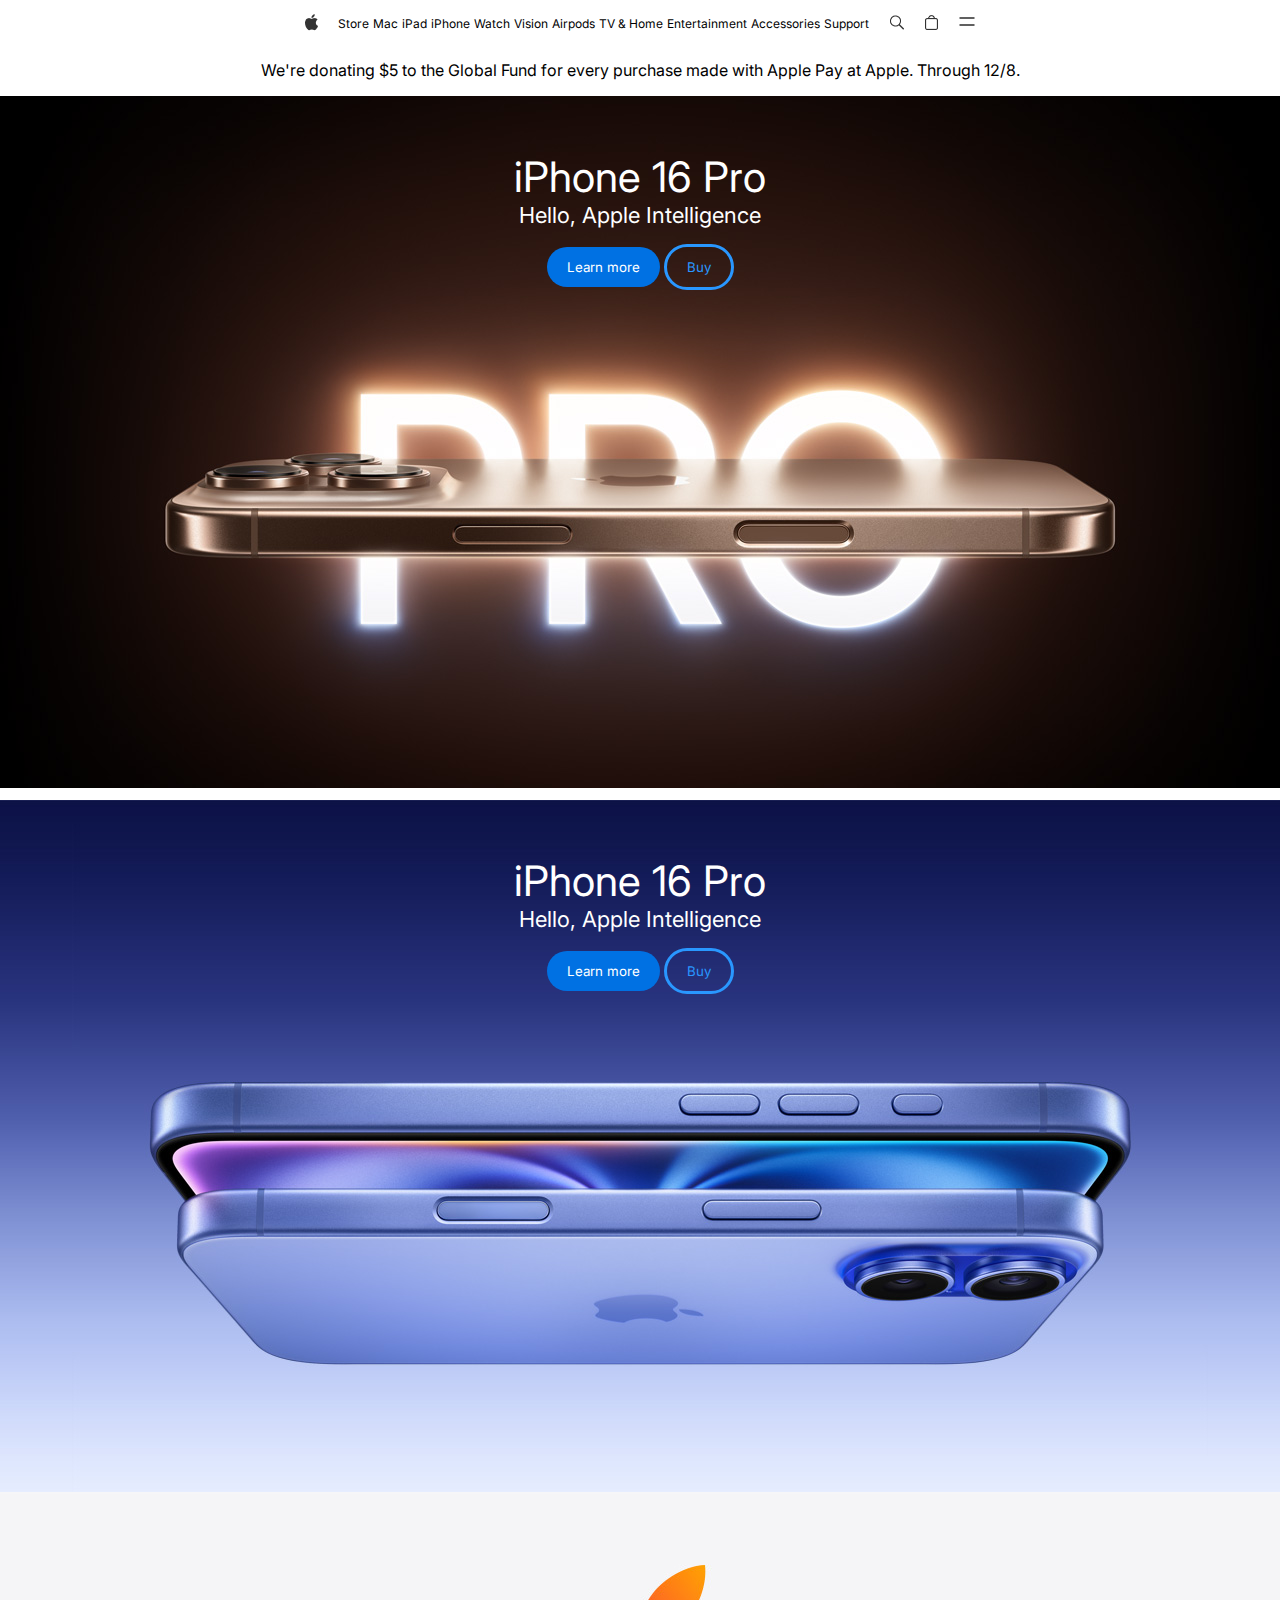
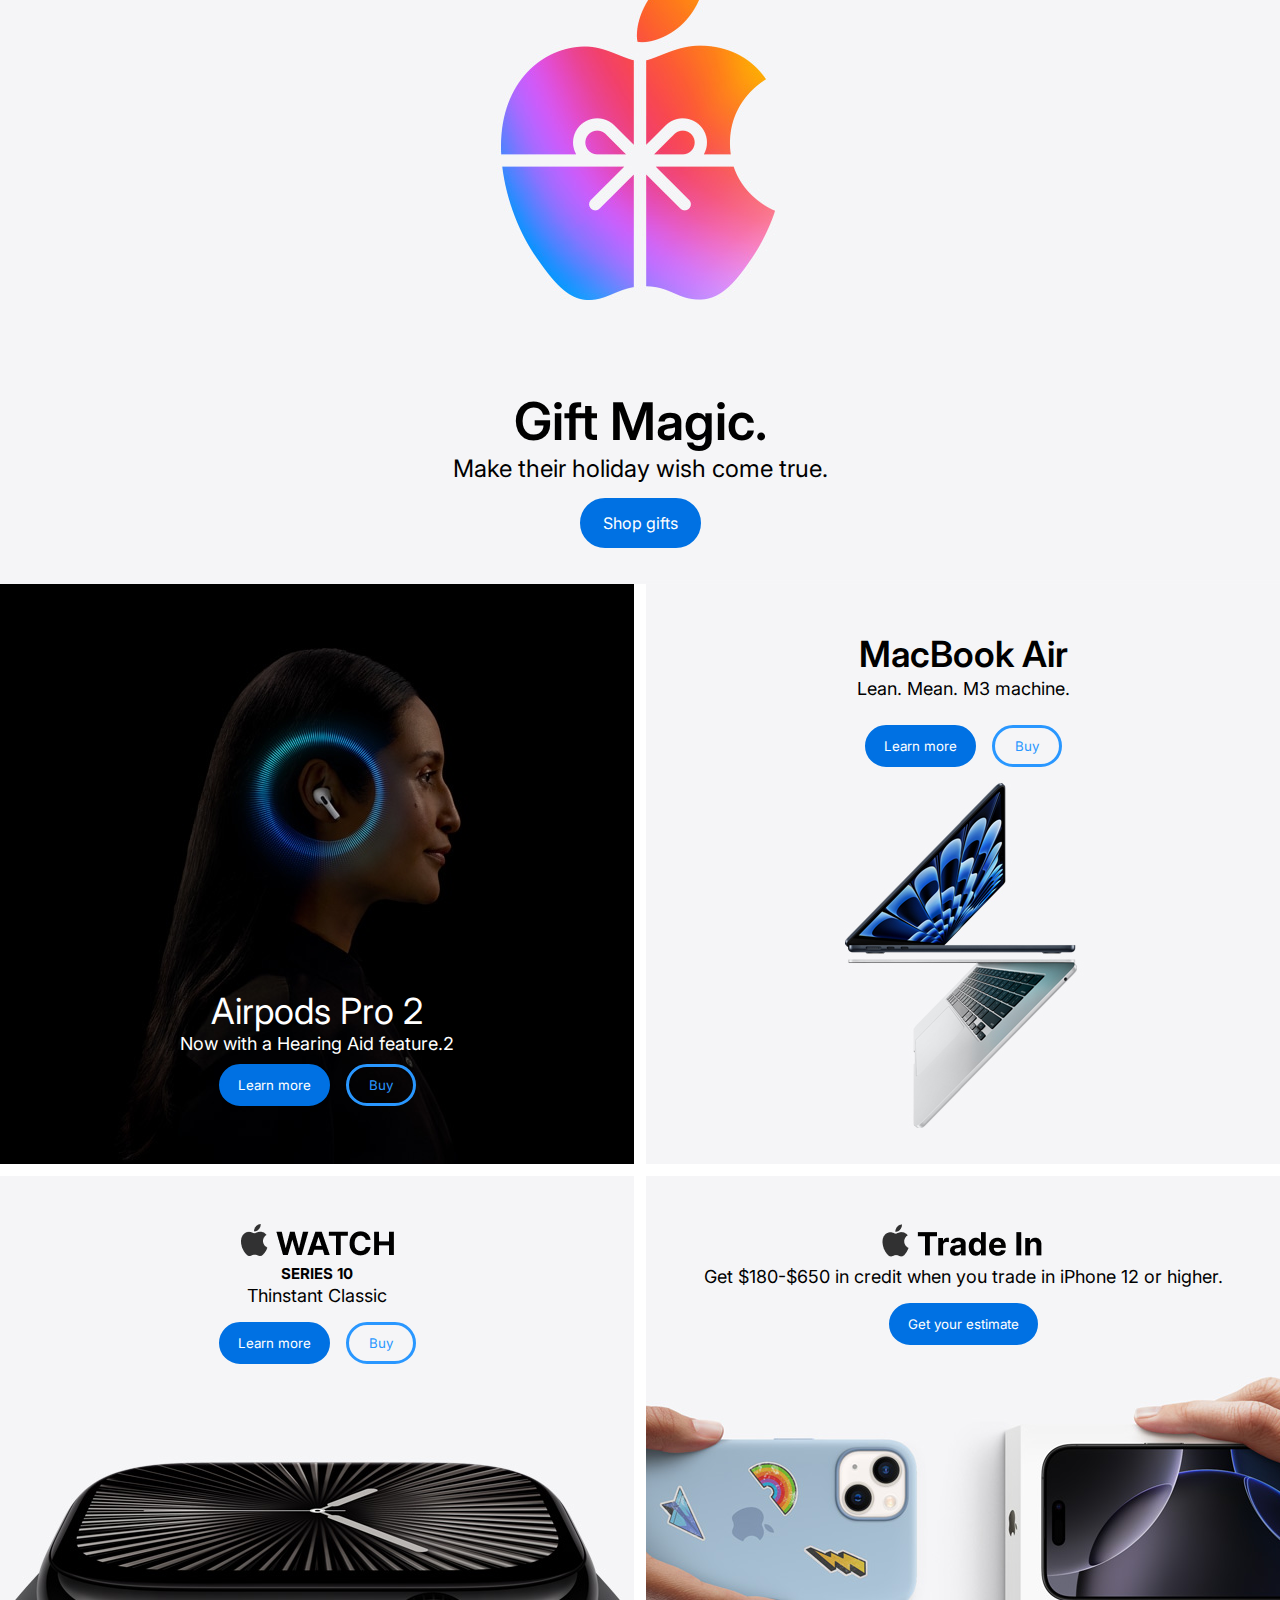
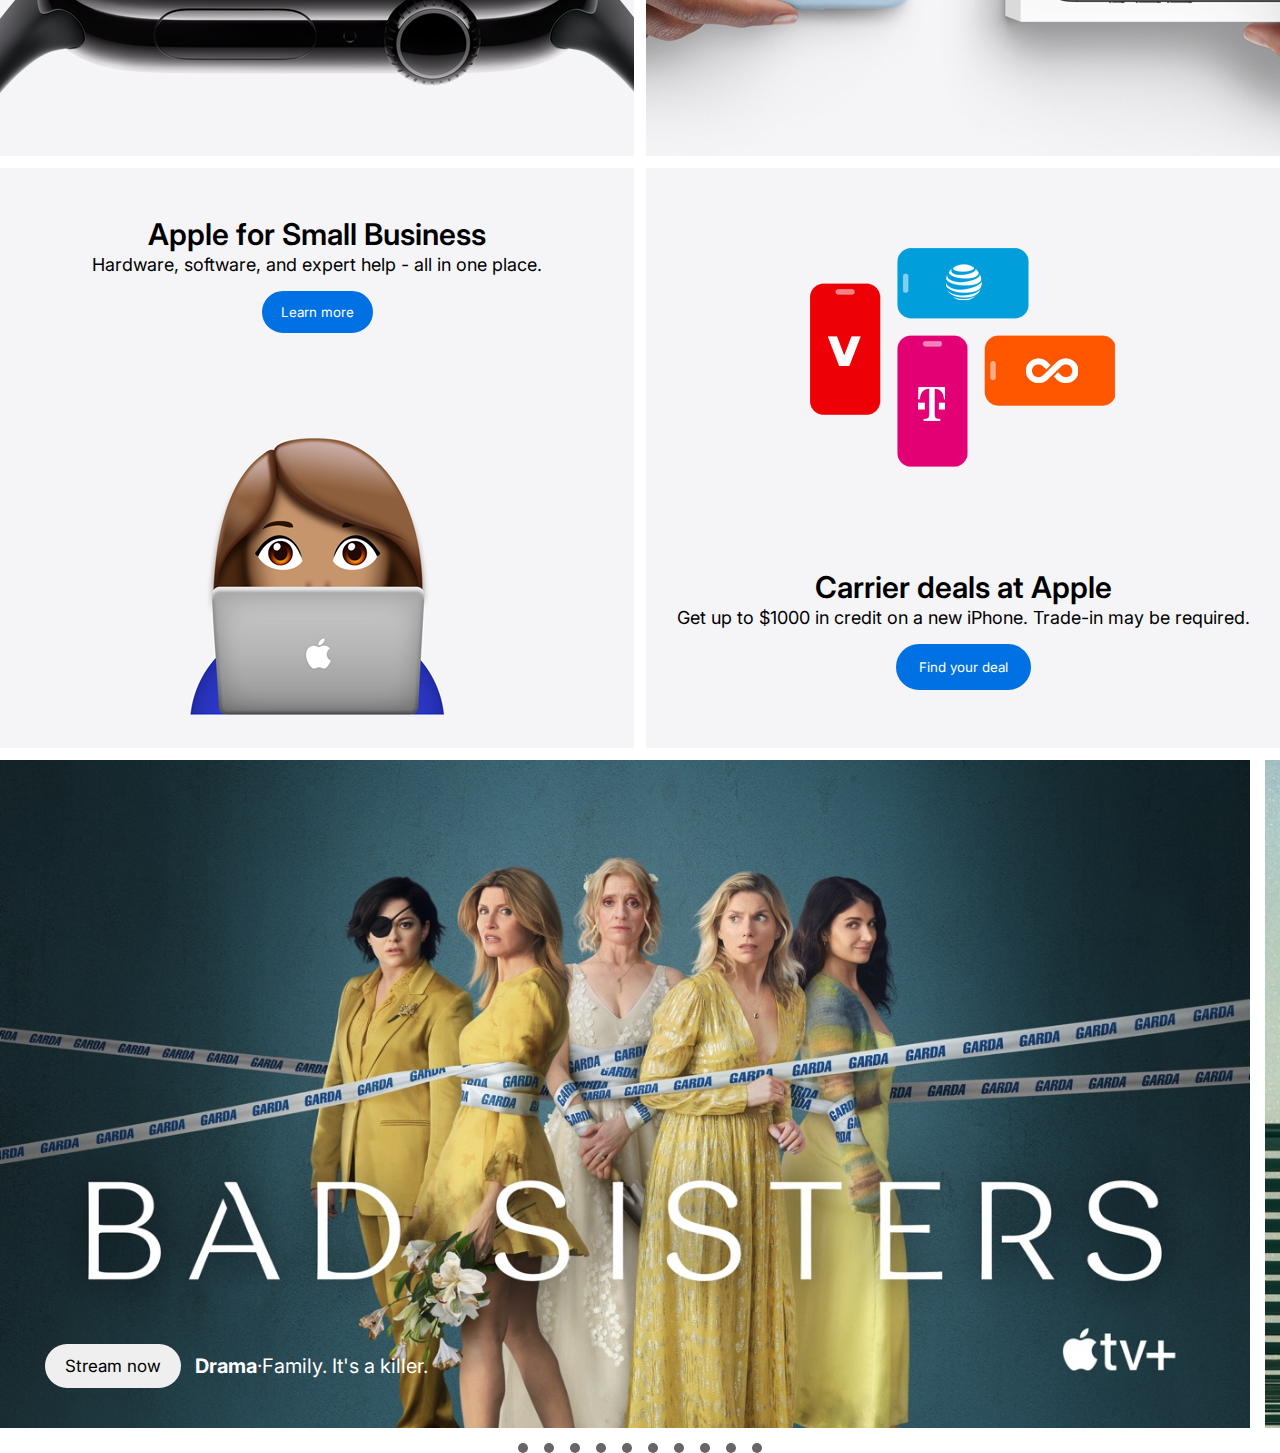
==== index.html @ 36be8ab8 "talent ruu hiih" ====
<!DOCTYPE html>
<html lang="en">
  <head>
    <meta charset="UTF-8" />
    <meta name="viewport" content="width=device-width, initial-scale=1.0" />
    <title>Apple Like Website</title>
    <link rel="stylesheet" href="./style.css" />
  </head>
  <body>
    <header class="header">
      <img class="apple-logo" src="./image/Vector.png" alt="" />
      <nav class="navigation">
        <a href="./store.html">Store</a>
        <a href="">Mac</a>
        <a href="">iPad</a>
        <a href="">iPhone</a>
        <a href="">Watch</a>
        <a href="">Vision</a>
        <a href="">Airpods</a>
        <a href="">TV & Home</a>
        <a href="">Entertainment</a>
        <a href="">Accessories</a>
        <a href="">Support</a>
      </nav>
      <img class="search-button" src="./image/Search.png" alt="search" />
      <img class="shopping-button" src="./image/Shopping.png" alt="shopping" />
      <img class="menu-button" src="./image/menu.png" alt="menu" />
    </header>

    <section class="info">
      We're donating $5 to the Global Fund for every purchase made with Apple
      Pay at Apple. Through 12/8.
    </section>

    <section class="iphone-pro">
      <div class="iphone-pro__text1">iPhone 16 Pro</div>
      <div class="iphone-pro__text2">Hello, Apple Intelligence</div>
      <div class="iphone-pro__buttons">
        <button class="button-blue">Learn more</button>
        <button class="button-black">Buy</button>
      </div>
    </section>

    <section class="iphone-16">
      <div class="iphone-16__text1">iPhone 16 Pro</div>
      <div class="iphone-16__text2">Hello, Apple Intelligence</div>
      <div class="iphone-16__buttons">
        <button class="button-blue">Learn more</button>
        <button class="button-black">Buy</button>
      </div>
    </section>

    <section class="gift-magic">
      <div class="gift-magic__text1">Gift Magic.</div>
      <div class="gift-magic__text2">Make their holiday wish come true.</div>
      <div class="gift-button">
        <button class="button-blue">Shop gifts</button>
      </div>
    </section>

    <section class="product-container">
      <div class="airpods-2">
        <div class="airpods-2__text1">Airpods Pro 2</div>
        <div class="airpods-2__text2">Now with a Hearing Aid feature.2</div>
        <div class="airpods-2__buttons">
          <button class="button__blue">Learn more</button>
          <button class="button__transparent">Buy</button>
        </div>
      </div>

      <div class="macbook-air">
        <div class="macbook-air__text1">MacBook Air</div>
        <div class="macbook-air__text2">Lean. Mean. M3 machine.</div>
        <div class="macbook-air__buttons">
          <button class="button__blue">Learn more</button>
          <button class="button__transparent">Buy</button>
        </div>
      </div>

      <div class="apple-watch">
        <div class="apple-logo-watch">
          <img src="./image/apple=logo-watch.png" alt="" />
        </div>
        <div class="apple-watch__text1">SERIES 10</div>
        <div class="apple-watch__text2">Thinstant Classic</div>
        <div class="apple-watch__buttons">
          <button class="button__blue">Learn more</button>
          <button class="button__transparent">Buy</button>
        </div>
      </div>

      <div class="trade">
        <div class="trade-image">
          <img src="./image/trade-logo.png" alt="" />
        </div>
        <div class="trade__text">
          Get $180-$650 in credit when you trade in iPhone 12 or higher.
        </div>
        <div class="trade__button">
          <button>Get your estimate</button>
        </div>
      </div>

      <div class="small-business">
        <div class="small-business__text1">Apple for Small Business</div>
        <div class="small-business__text2">
          Hardware, software, and expert help - all in one place.
        </div>
        <div class="small-business__button">
          <button class="button__blue">Learn more</button>
        </div>
      </div>

      <div class="deals">
        <div class="deals__title">Carrier deals at Apple</div>
        <div class="deals__text">
          Get up to $1000 in credit on a new iPhone. Trade-in may be required.
        </div>
        <div class="deals__button">
          <button>Find your deal</button>
        </div>
      </div>
    </section>

    <section class="apple-tvshows">
      <div id="id-1" class="show-1">
        <div class="show-1__contents">
          <button>Stream now</button>
          <span class="show-1__span1">Drama</span>
          <span class="show-1__span2">·</span>
          <span class="show-1__span3">Family. It's a killer.</span>
        </div>
      </div>

      <div id="id-2" class="show-2">
        <div class="show-2__contents">
          <button>Stream now</button>
          <span class="show-2__span1">Comedy</span>
          <span class="show-2__span2">·</span>
          <span class="show-2__span3">Getting it together. Together.</span>
        </div>
      </div>

      <div id="id-3" class="show-3">
        <div class="show-3__contents">
          <button>Stream now</button>
          <span class="show-3__span1">Thriller</span>
          <span class="show-3__span2">·</span>
          <span class="show-3__span3">New season.</span>
        </div>
      </div>

      <div id="id-4" class="show-4">
        <div class="show-4__contents">
          <button>Stream now</button>
          <span class="show-4__span1">Comedy</span>
          <span class="show-4__span2">·</span>
          <span class="show-4__span3">New season.</span>
        </div>
      </div>

      <div id="id-5" class="show-5">
        <div class="show-5__contents">
          <button>Stream now</button>
          <span class="show-5__span1">Sci-Fi</span>
          <span class="show-5__span2">·</span>
          <span class="show-5__span3">New season.</span>
        </div>
      </div>

      <div id="id-6" class="show-6">
        <div class="show-6__contents">
          <button>Stream now</button>
          <span class="show-6__span1">Comedy</span>
          <span class="show-6__span2">·</span>
          <span class="show-6__span3">Kindness makes a comeback.</span>
        </div>
      </div>

      <div id="id-7" class="show-7">
        <div class="show-7__contents">
          <button>Stream now</button>
          <span class="show-7__span1">Comedy</span>
          <span class="show-7__span2">·</span>
          <span class="show-7__span3"
            >Will they make history.... or fake it?</span
          >
        </div>
      </div>

      <div id="id-8" class="show-8">
        <div class="show-8__contents">
          <button>Stream now</button>
          <span class="show-8__span1">Thriller</span>
          <span class="show-8__span2">·</span>
          <span class="show-8__span3">Emmy® Award winner.</span>
        </div>
      </div>

      <div id="id-9" class="show-9">
        <div class="show-9__contents">
          <button>Stream now</button>
          <span class="show-9__span1">Action</span>
          <span class="show-9__span2">·</span>
          <span class="show-9__span3"
            >George Clooney and Brad Pitt are rival fixers stuck on the same job
            for one wild night.</span
          >
        </div>
      </div>

      <div id="id-10" class="show-10">
        <div class="show-10__contents">
          <button>Stream now</button>
          <span class="show-10__span1">Thriller</span>
          <span class="show-10__span2">·</span>
          <span class="show-10__span3"
            >Leo Woodall stars as a brilliant student unraveling a high-stakes
            conspiracy.</span
          >
        </div>
      </div>
    </section>

    <section class="buttons">
      <a href="#id-1"></a>
      <a href="#id-2"></a>
      <a href="#id-3"></a>
      <a href="#id-4"></a>
      <a href="#id-5"></a>
      <a href="#id-6"></a>
      <a href="#id-7"></a>
      <a href="#id-8"></a>
      <a href="#id-9"></a>
      <a href="#id-10"></a>
    </section>
  </body>
</html>
---- style.css ----
@import url("https://fonts.googleapis.com/css2?family=Inter:ital,opsz,wght@0,14..32,100..900;1,14..32,100..900&display=swap");
* {
  padding: 0;
  margin: 0;
  box-sizing: border-box;
  font-family: Inter, serif;
}
.header {
  display: flex;
  justify-content: center;
  align-items: center;
  gap: 20px;
  height: 44px;
  width: 100vw;
}
.navigation a {
  text-decoration: none;
  color: black;
  font-size: 12px;
  font-weight: 400;
}
.info {
  text-align: center;
  padding-top: 16px;
  padding-bottom: 16px;
}
.iphone-pro {
  background-image: url(./image/Iphone-pro-desktop.png);
  width: 100vw;
  height: 692px;
  background-position: center;
  background-size: cover;
  background-repeat: no-repeat;
  display: flex;
  flex-direction: column;
  color: white;
  align-items: center;
  padding-block: 55px 36px;
}
.iphone-pro__text1 {
  font-size: 42px;
}
.iphone-pro__text2 {
  font-size: 22px;
}
.iphone-pro__buttons {
  padding-top: 16px;
}
.iphone-pro .button-blue {
  padding: 12px 20px;
  border-radius: 90px;
  background-color: #0071e3;
  border: #0071e3;
  color: white;
  cursor: pointer;
}
.iphone-pro .button-black {
  padding: 12px 20px;
  border-radius: 90px;
  background-color: transparent;
  color: #2997ff;
  border: solid #2997ff;
  cursor: pointer;
}
.iphone-16 {
  background-image: url(./image/Iphone-16.png);
  width: 100vw;
  height: 692px;
  background-position: center;
  background-size: cover;
  background-repeat: no-repeat;
  color: white;
  display: flex;
  flex-direction: column;
  align-items: center;
  padding-block: 55px 36px;
  margin-top: 12px;
}
.iphone-16__text1 {
  font-size: 42px;
}
.iphone-16__text2 {
  font-size: 22px;
}
.iphone-16__buttons {
  padding-top: 16px;
}
.iphone-16 .button-blue {
  padding: 12px 20px;
  border-radius: 90px;
  background-color: #0071e3;
  border: #0071e3;
  color: white;
  cursor: pointer;
}
.iphone-16 .button-black {
  padding: 12px 20px;
  border-radius: 90px;
  background-color: transparent;
  color: #2997ff;
  border: solid #2997ff;
  cursor: pointer;
}
.gift-magic {
  width: 100vw;
  height: 692px;
  background-image: url(./image/Apple-sliced-logo.png);
  background-position: center;
  background-size: cover;
  background-repeat: no-repeat;
  justify-content: flex-end;
  display: flex;
  flex-direction: column;
  align-items: center;
  text-align: center;
  padding-block: 55px 36px;
  line-height: 0.8;
}
.gift-magic__text1 {
  display: block;
  font-size: 52px;
  color: black;
  font-weight: 600;
}
.gift-magic__text2 {
  display: block;
  font-size: 24px;
  color: black;
  font-weight: 400;
  margin-block: 16px 20px;
}
.gift-button {
  display: flex;
  column-gap: 16px;
}
.gift-button .button-blue {
  padding: 12px 20px;
  color: white;
  font-size: 16px;
  background-color: #0071e3;
  border-radius: 90px;
  border: #0071e3 solid;
}
.product-container {
  display: grid;
  grid-template-columns: repeat(2, 1fr);
  grid-auto-rows: 580px;
  margin-bottom: 12px;
  gap: 12px;
}

.airpods-2 {
  background-image: url(./image/Airpods-2-desktop.png);
  background-position: center;
  background-size: cover;
  background-repeat: no-repeat;
  display: flex;
  flex-direction: column;
  align-items: center;
  text-align: center;
  justify-content: flex-end;
  padding-block: 48px 58px;
}
.airpods-2__text1 {
  color: white;
  font-size: 36px;
}
.airpods-2__text2 {
  color: white;
  font-size: 18px;
}
.airpods-2__buttons {
  padding-top: 10px;
  display: flex;
  gap: 16px;
}
.airpods-2__buttons .button__blue {
  border: solid #0071e3;
  background-color: #0071e3;
  border-radius: 90px;
  color: white;
  padding: 10px 16px;
}
.airpods-2__buttons .button__transparent {
  border: solid #2997ff;
  background-color: transparent;
  padding: 10px 20px;
  color: #2997ff;
  border-radius: 90px;
}

.macbook-air {
  background-image: url(./image/macbook-air-desktop.png);
  background-position: center;
  background-repeat: no-repeat;
  background-size: cover;
  display: flex;
  flex-direction: column;
  align-items: center;
  text-align: center;
  padding-block: 48px 58px;
}
.macbook-air__text1 {
  font-size: 36px;
  font-weight: 600;
}
.macbook-air__text2 {
  font-size: 18px;
  padding-block: 2px 16px;
}
.macbook-air__buttons {
  display: flex;
  gap: 16px;
  padding-top: 10px;
}
.macbook-air__buttons .button__blue {
  padding: 10px 16px;
  border: solid #0071e3;
  border-radius: 90px;
  background-color: #0071e3;
  color: white;
}
.macbook-air__buttons .button__transparent {
  padding: 10px 20px;
  border: solid #2997ff;
  color: #2997ff;
  border-radius: 90px;
  background-color: transparent;
}
.apple-watch {
  background-image: url(/image/watch-desktop.png);
  background-position: center;
  background-repeat: no-repeat;
  background-size: cover;
  display: flex;
  flex-direction: column;
  align-items: center;
  text-align: center;
  padding-block: 48px 58px;
}
.apple-logo-watch {
  height: 40px;
  width: 161px;
}
.apple.watch img {
  width: 100%;
  height: 100%;
  object-fit: contain;
}
.apple-watch__text1 {
  font-size: 15px;
  font-weight: 700;
}
.apple-watch__text2 {
  padding-block: 2px 16px;
  font-size: 18px;
}
.apple-watch__buttons {
  display: flex;
  gap: 16px;
}
.apple-watch__buttons .button__blue {
  border: solid #0071e3;
  border-radius: 90px;
  background-color: #0071e3;
  padding: 10px 16px;
  color: white;
}
.apple-watch__buttons .button__transparent {
  border: solid #2997ff;
  border-radius: 90px;
  background-color: transparent;
  padding: 10px 20px;
  color: #2997ff;
}
.trade {
  background-image: url(./image/tradein-desktop.png);
  background-position: center;
  background-repeat: no-repeat;
  background-size: cover;
  display: flex;
  flex-direction: column;
  align-items: center;
  text-align: center;
  padding-block: 48px 58px;
}
.trade-image {
  width: 162px;
  height: 40px;
}
.trade-image img {
  width: 100%;
  height: 100%;
  object-fit: contain;
}
.trade__text {
  padding-top: 2px;
  padding-bottom: 16px;
  font-size: 18px;
}
.trade__button {
  display: flex;
  column-gap: 16px;
}
.trade button {
  padding: 10px 16px;
  background-color: #0071e3;
  border: solid #0071e3;
  color: white;
  border-radius: 90px;
}
.small-business {
  background-image: url(./image/smallBusiness.png);
  background-position: center;
  background-repeat: no-repeat;
  background-size: cover;
  display: flex;
  flex-direction: column;
  align-items: center;
  text-align: center;
  padding-block: 48px 58px;
}
.small-business__text1 {
  font-size: 30px;
  font-weight: 600;
}
.small-business__text2 {
  font-size: 18px;
  padding-block: 2px 16px;
}
.small-business__button {
  display: flex;
  column-gap: 16px;
}
.small-business__button .button__blue {
  padding: 10px 16px;
  border-radius: 90px;
  background-color: #0071e3;
  border: solid #0071e3;
  color: white;
}
.deals {
  background-image: url(./image/carrierDeals.png);
  background-position: center;
  background-repeat: no-repeat;
  background-size: cover;
  display: flex;
  flex-direction: column;
  align-items: center;
  text-align: center;
  justify-content: flex-end;
  padding-block: 48px 58px;
}
.deals__title {
  font-size: 30px;
  font-weight: 600;
}
.deals__text {
  font-size: 18px;
  padding-block: 2px 16px;
}
.deals__button {
  display: flex;
  column-gap: 16px;
}
.deals__button button {
  color: white;
  padding: 12px 20px;
  border-radius: 90px;
  border: solid #0071e3;
  background-color: #0071e3;
}
.apple-tvshows {
  width: 100vw;
  display: flex;
  align-items: center;
  overflow-x: scroll;
  column-gap: 15px;
  scrollbar-width: none;
  scroll-snap-type: x mandatory;
}
.show-1 {
  background-image: url(./image/scroll-bad-sisters.png);
  background-position: center;
  background-size: cover;
  background-repeat: no-repeat;
  color: white;
  position: relative;
  height: 668px;
  width: 1250px;
  font-size: 20px;
  flex-shrink: 0;
  scroll-snap-align: center;
}
.show-1__contents {
  display: flex;
  justify-content: center;
  align-items: center;
  position: absolute;
  left: 45px;
  bottom: 40px;
}
.show-1 button {
  padding: 12px 20px;
  font-size: 17px;
  border-radius: 90px;
  cursor: pointer;
  border: none;
  margin-right: 14px;
}
.show-1__span1 {
  font-weight: 700;
}
.show-2 {
  background-image: url(./image/scroll-shrinking.jpg);
  background-position: center;
  background-repeat: no-repeat;
  background-size: cover;
  color: white;
  height: 668px;
  width: 1250px;
  flex-shrink: 0;
  font-size: 20px;
  position: relative;
  scroll-snap-align: center;
}
.show-2__contents {
  display: flex;
  justify-content: center;
  align-items: center;
  position: absolute;
  left: 45px;
  bottom: 40px;
}
.show-2 button {
  padding: 12px 20px;
  font-size: 17px;
  border-radius: 90px;
  cursor: pointer;
  border: none;
  margin-right: 14px;
}
.show-2__span1 {
  font-weight: 700;
}
.show-3 {
  background-image: url(./image/scroll-severance.jpg);
  background-position: center;
  background-repeat: no-repeat;
  background-size: cover;
  color: white;
  height: 668px;
  width: 1250px;
  flex-shrink: 0;
  font-size: 20px;
  position: relative;
  scroll-snap-align: center;
}
.show-3__contents {
  display: flex;
  justify-content: center;
  align-items: center;
  position: absolute;
  left: 45px;
  bottom: 40px;
}
.show-3 button {
  padding: 12px 20px;
  font-size: 17px;
  border-radius: 90px;
  cursor: pointer;
  border: none;
  margin-right: 14px;
}
.show-3__span1 {
  font-weight: 700;
}
.show-4 {
  background-image: url(./image/scroll-mythic-quest.jpg);
  background-position: center;
  background-repeat: no-repeat;
  background-size: cover;
  color: white;
  height: 668px;
  width: 1250px;
  flex-shrink: 0;
  font-size: 20px;
  position: relative;
  scroll-snap-align: center;
}
.show-4__contents {
  display: flex;
  justify-content: center;
  align-items: center;
  position: absolute;
  left: 45px;
  bottom: 40px;
}
.show-4 button {
  padding: 12px 20px;
  font-size: 17px;
  border-radius: 90px;
  cursor: pointer;
  border: none;
  margin-right: 14px;
}
.show-4__span1 {
  font-weight: 700;
}
.show-5 {
  background-image: url(./image/scroll-silo.jpg);
  background-position: center;
  background-repeat: no-repeat;
  background-size: cover;
  color: white;
  height: 668px;
  width: 1250px;
  flex-shrink: 0;
  font-size: 20px;
  position: relative;
  scroll-snap-align: center;
}
.show-5__contents {
  display: flex;
  justify-content: center;
  align-items: center;
  position: absolute;
  left: 45px;
  bottom: 40px;
}
.show-5 button {
  padding: 12px 20px;
  font-size: 17px;
  border-radius: 90px;
  cursor: pointer;
  border: none;
  margin-right: 14px;
}
.show-5__span1 {
  font-weight: 700;
}
.show-6 {
  background-image: url(./image/scroll-ted-lasso.jpg);
  background-position: center;
  background-repeat: no-repeat;
  background-size: cover;
  color: white;
  height: 668px;
  width: 1250px;
  flex-shrink: 0;
  font-size: 20px;
  position: relative;
  scroll-snap-align: center;
}
.show-6__contents {
  display: flex;
  justify-content: center;
  align-items: center;
  position: absolute;
  left: 45px;
  bottom: 40px;
}
.show-6 button {
  padding: 12px 20px;
  font-size: 17px;
  border-radius: 90px;
  cursor: pointer;
  border: none;
  margin-right: 14px;
}
.show-6__span1 {
  font-weight: 700;
}
.show-7 {
  background-image: url(./image/scroll-to-the-moon.jpg);
  background-position: center;
  background-repeat: no-repeat;
  background-size: cover;
  color: white;
  height: 668px;
  width: 1250px;
  flex-shrink: 0;
  font-size: 20px;
  position: relative;
  scroll-snap-align: center;
}
.show-7__contents {
  display: flex;
  justify-content: center;
  align-items: center;
  position: absolute;
  left: 45px;
  bottom: 40px;
}
.show-7 button {
  padding: 12px 20px;
  font-size: 17px;
  border-radius: 90px;
  cursor: pointer;
  border: none;
  margin-right: 14px;
}
.show-7__span1 {
  font-weight: 700;
}
.show-8 {
  background-image: url(./image/scroll-slow-horses.jpg);
  background-position: center;
  background-repeat: no-repeat;
  background-size: cover;
  color: white;
  height: 668px;
  width: 1250px;
  flex-shrink: 0;
  font-size: 20px;
  position: relative;
  scroll-snap-align: center;
}
.show-8__contents {
  display: flex;
  justify-content: center;
  align-items: center;
  position: absolute;
  left: 45px;
  bottom: 40px;
}
.show-8 button {
  padding: 12px 20px;
  font-size: 17px;
  border-radius: 90px;
  cursor: pointer;
  border: none;
  margin-right: 14px;
}
.show-8__span1 {
  font-weight: 700;
}
.show-9 {
  background-image: url(./image/scroll-clooney-pits.jpg);
  background-position: center;
  background-repeat: no-repeat;
  background-size: cover;
  color: white;
  height: 668px;
  width: 1250px;
  flex-shrink: 0;
  font-size: 20px;
  position: relative;
  scroll-snap-align: center;
}
.show-9__contents {
  display: flex;
  justify-content: center;
  align-items: center;
  position: absolute;
  left: 45px;
  bottom: 40px;
}
.show-9 button {
  padding: 12px 20px;
  font-size: 17px;
  border-radius: 90px;
  cursor: pointer;
  border: none;
  margin-right: 14px;
}
.show-9__span1 {
  font-weight: 700;
}
.show-10 {
  background-image: url(./image/scroll-prime-target.jpg);
  background-position: center;
  background-repeat: no-repeat;
  background-size: cover;
  color: white;
  height: 668px;
  width: 1250px;
  flex-shrink: 0;
  font-size: 20px;
  position: relative;
  scroll-snap-align: center;
}
.show-10__contents {
  display: flex;
  justify-content: center;
  align-items: center;
  position: absolute;
  left: 45px;
  bottom: 40px;
}
.show-10 button {
  padding: 12px 20px;
  font-size: 17px;
  border-radius: 90px;
  cursor: pointer;
  border: none;
  margin-right: 14px;
}
.show-10__span1 {
  font-weight: 700;
}
.show-10__span3 {
  color: black;
}
.buttons {
  display: flex;
  justify-content: center;
  margin-top: 15px;
}
.buttons a {
  height: 10px;
  width: 10px;
  background-color: black;
  opacity: 0.6;
  border-radius: 50%;
  margin-inline: 8px;
}

@media only screen and (max-width: 768px) {
  .navigation {
    display: none;
  }
  .search-button {
    margin-left: auto;
  }
  .menu-button {
    display: block;
  }
  .info {
    padding-block: 12px;
  }
  .iphone-pro {
    background-image: url(./image/iphone-tablet.png);
    height: 650px;
  }
  .iphone-16 {
    background-image: url(./image/iphone-16-tablet.png);
    height: 650px;
  }
  .gift-magic {
    height: 650px;
    padding-top: 50px;
  }
  .gift-magic__text1 {
    font-size: 42px;
  }
  .gift-magic__text2 {
    padding-block: 4px 16px;
  }
  .product-container {
    grid-auto-rows: 490px;
  }
  .airpods-2 {
    padding-block: 42px;
  }
  .airpods-2__text1 {
    font-size: 26px;
    font-weight: 700;
  }
  .macbook-air {
    padding-block: 42px;
  }
  .macbook-air__text1 {
    font-size: 26px;
    font-weight: 700;
  }
  .apple-watch {
    padding-block: 42px;
    background-image: url(./image/watch-tablet.png);
  }
  .apple-watch__text2 {
    font-size: 18px;
  }
  .trade {
    padding-block: 42px;
  }
  .trade__text {
    font-size: 18px;
  }
  .small-business {
    padding-block: 42px;
  }
  .small-business__text1 {
    font-size: 26px;
    font-weight: 700;
  }
  .small-business__text2 {
    font-size: 18px;
  }
  .deals {
    padding-block: 42px;
  }
  .deals__title {
    font-size: 26px;
    font-weight: 700;
  }
  .deals__text {
    font-size: 18px;
  }
  .show-1 {
    height: 368px;
    width: 689px;
  }
  .show-1 button {
    padding: 8px 15px;
    font-size: 14px;
    border-radius: 90px;
    cursor: pointer;
    border: none;
  }
  .show-2 {
    height: 368px;
    width: 689px;
  }
  .show-2 button {
    padding: 8px 15px;
    font-size: 14px;
    border-radius: 90px;
    cursor: pointer;
    border: none;
  }
  .show-3 {
    height: 368px;
    width: 689px;
  }
  .show-3 button {
    padding: 8px 15px;
    font-size: 14px;
    border-radius: 90px;
    cursor: pointer;
    border: none;
  }
  .show-4 {
    height: 368px;
    width: 689px;
  }
  .show-4 button {
    padding: 8px 15px;
    font-size: 14px;
    border-radius: 90px;
    cursor: pointer;
    border: none;
  }
  .show-5 {
    height: 368px;
    width: 689px;
  }
  .show-5 button {
    padding: 8px 15px;
    font-size: 14px;
    border-radius: 90px;
    cursor: pointer;
    border: none;
  }
  .show-6 {
    height: 368px;
    width: 689px;
  }
  .show-6 button {
    padding: 8px 15px;
    font-size: 14px;
    border-radius: 90px;
    cursor: pointer;
    border: none;
  }
  .show-7 {
    height: 368px;
    width: 689px;
  }
  .show-7 button {
    padding: 8px 15px;
    font-size: 14px;
    border-radius: 90px;
    cursor: pointer;
    border: none;
  }
  .show-8 {
    height: 368px;
    width: 689px;
  }
  .show-8 button {
    padding: 8px 15px;
    font-size: 14px;
    border-radius: 90px;
    cursor: pointer;
    border: none;
  }
  .show-9 {
    height: 368px;
    width: 689px;
  }
  .show-9 button {
    padding: 8px 15px;
    font-size: 14px;
    border-radius: 90px;
    cursor: pointer;
    border: none;
  }
  .show-10 {
    height: 368px;
    width: 689px;
  }
  .show-10 button {
    padding: 8px 15px;
    font-size: 14px;
    border-radius: 90px;
    cursor: pointer;
    border: none;
  }
}

@media only screen and (max-width: 390px) {
  .navigation {
    display: none;
  }
  .info {
    padding: 0;
  }
  .iphone-pro {
    background-image: url(./image/iphone-mobile.png);
    display: flex;
    flex-direction: column;
    justify-content: flex-end;
    padding-bottom: 36px;
    height: 500px;
  }
  .iphone-pro__text1 {
    font-size: 30px;
  }
  .iphone-pro__text2 {
    font-size: 18px;
  }
  .iphone-pro__buttons {
    font-size: 14px;
  }
  .iphone-16 {
    background-image: url(./image/iphone-16-mobile.png);
    height: 500px;
  }
  .iphone-16__text1 {
    font-size: 30px;
  }
  .iphone-16__text2 {
    font-size: 18px;
  }
  .iphone-16__buttons {
    font-size: 14px;
  }
  .gift-magic {
    height: 500px;
  }
  .gift-magic__text1 {
    font-size: 30px;
    font-weight: 700;
  }
  .gift-button {
    column-gap: 12px;
  }
  .button-blue {
    padding: 8px 16px;
  }
  .product-container {
    grid-template-columns: 1fr;
  }
  .airpods-2 {
    padding-block: 46px;
  }
  .airpods-2__text1 {
    font-size: 20px;
  }
  .macbook-air {
    padding-block: 46px;
  }
  .macbook-air__text1 {
    font-size: 20px;
  }
  .macbook-air__buttons {
    column-gap: 12px;
  }
  .macbook-air__buttons .button__blue {
    padding: 8px 16px;
  }
  .macbook-air__buttons .button__transparent {
    padding: 8px 16px;
  }
  .apple-watch {
    padding-block: 46px;
    background-image: url(./image/watch-mobile.png);
  }
  .apple-watch__buttons {
    gap: 12px;
  }
  .trade {
    padding-block: 46px;
  }
  .trade__button {
    column-gap: 16px;
  }
  .trade button {
    padding: 8px 16px;
  }
  .small-business {
    padding-block: 46px;
  }
  .small-business__button {
    column-gap: 12px;
  }
  .small-business__button .button__blue {
    padding: 8px 16px;
  }
  .deals {
    padding-block: 46px;
  }
  .deals__button {
    column-gap: 12px;
  }
  .deals__button button {
    padding: 8px 16px;
  }
  .show-1 {
    height: 495px;
    width: 274px;
    background-image: url(./image/548x1186-badsisters.jpg);
  }
  .show-1 button {
    padding: 8px 15px;
    font-size: 14px;
    border-radius: 90px;
    cursor: pointer;
    border: none;
  }
  .show-1__span2,
  .show-1__span3 {
    display: none;
  }
  .show-2 {
    height: 495px;
    width: 274px;
    background-image: url(./image/548wx1186h-shrinking.jpg);
  }
  .show-2 button {
    padding: 8px 15px;
    font-size: 14px;
    border-radius: 90px;
    cursor: pointer;
    border: none;
  }
  .show-2__span2,
  .show-2__span3 {
    display: none;
  }
  .show-3 {
    height: 495px;
    width: 274px;
    background-image: url(./image/548x1186-severance.jpg);
  }
  .show-3 button {
    padding: 8px 15px;
    font-size: 14px;
    border-radius: 90px;
    cursor: pointer;
    border: none;
  }
  .show-3__span2,
  .show-3__span3 {
    display: none;
  }
  .show-4 {
    height: 495px;
    width: 274px;
    background-image: url(./image/548x1186-mythicquest.jpg);
  }
  .show-4 button {
    padding: 8px 15px;
    font-size: 14px;
    border-radius: 90px;
    cursor: pointer;
    border: none;
  }
  .show-4__span2,
  .show-4__span3 {
    display: none;
  }
  .show-5 {
    height: 495px;
    width: 274px;
    background-image: url(./image/548x1186-silo.jpg);
  }
  .show-5 button {
    padding: 8px 15px;
    font-size: 14px;
    border-radius: 90px;
    cursor: pointer;
    border: none;
  }
  .show-5__span2,
  .show-5__span3 {
    display: none;
  }
  .show-6 {
    height: 495px;
    width: 274px;
    background-image: url(./image/548x1186-tedlasso.jpg);
  }
  .show-6 button {
    padding: 8px 15px;
    font-size: 14px;
    border-radius: 90px;
    cursor: pointer;
    border: none;
  }
  .show-6__span2,
  .show-6__span3 {
    display: none;
  }
  .show-7 {
    height: 495px;
    width: 274px;
    background-image: url(./image/548x1186-flytothemoon.jpg);
  }
  .show-7 button {
    padding: 8px 15px;
    font-size: 14px;
    border-radius: 90px;
    cursor: pointer;
    border: none;
  }
  .show-7__span2,
  .show-7__span3 {
    display: none;
  }
  .show-8 {
    height: 495px;
    width: 274px;
    background-image: url(./image/548x1186-slowhorses.jpg);
  }
  .show-8 button {
    padding: 8px 15px;
    font-size: 14px;
    border-radius: 90px;
    cursor: pointer;
    border: none;
  }
  .show-8__span2,
  .show-8__span3 {
    display: none;
  }
  .show-9 {
    height: 495px;
    width: 274px;
    background-image: url(./image/548x1186-clooney-pitts.jpg);
  }
  .show-9 button {
    padding: 8px 15px;
    font-size: 14px;
    border-radius: 90px;
    cursor: pointer;
    border: none;
  }
  .show-9__span2,
  .show-9__span3 {
    display: none;
  }
  .show-10 {
    height: 495px;
    width: 274px;
    background-image: url(./image/scroll-prime-target.jpg);
  }
  .show-10 button {
    padding: 8px 15px;
    font-size: 14px;
    border-radius: 90px;
    cursor: pointer;
    border: none;
  }
  .show-10__span2,
  .show-10__span3 {
    display: none;
  }
}
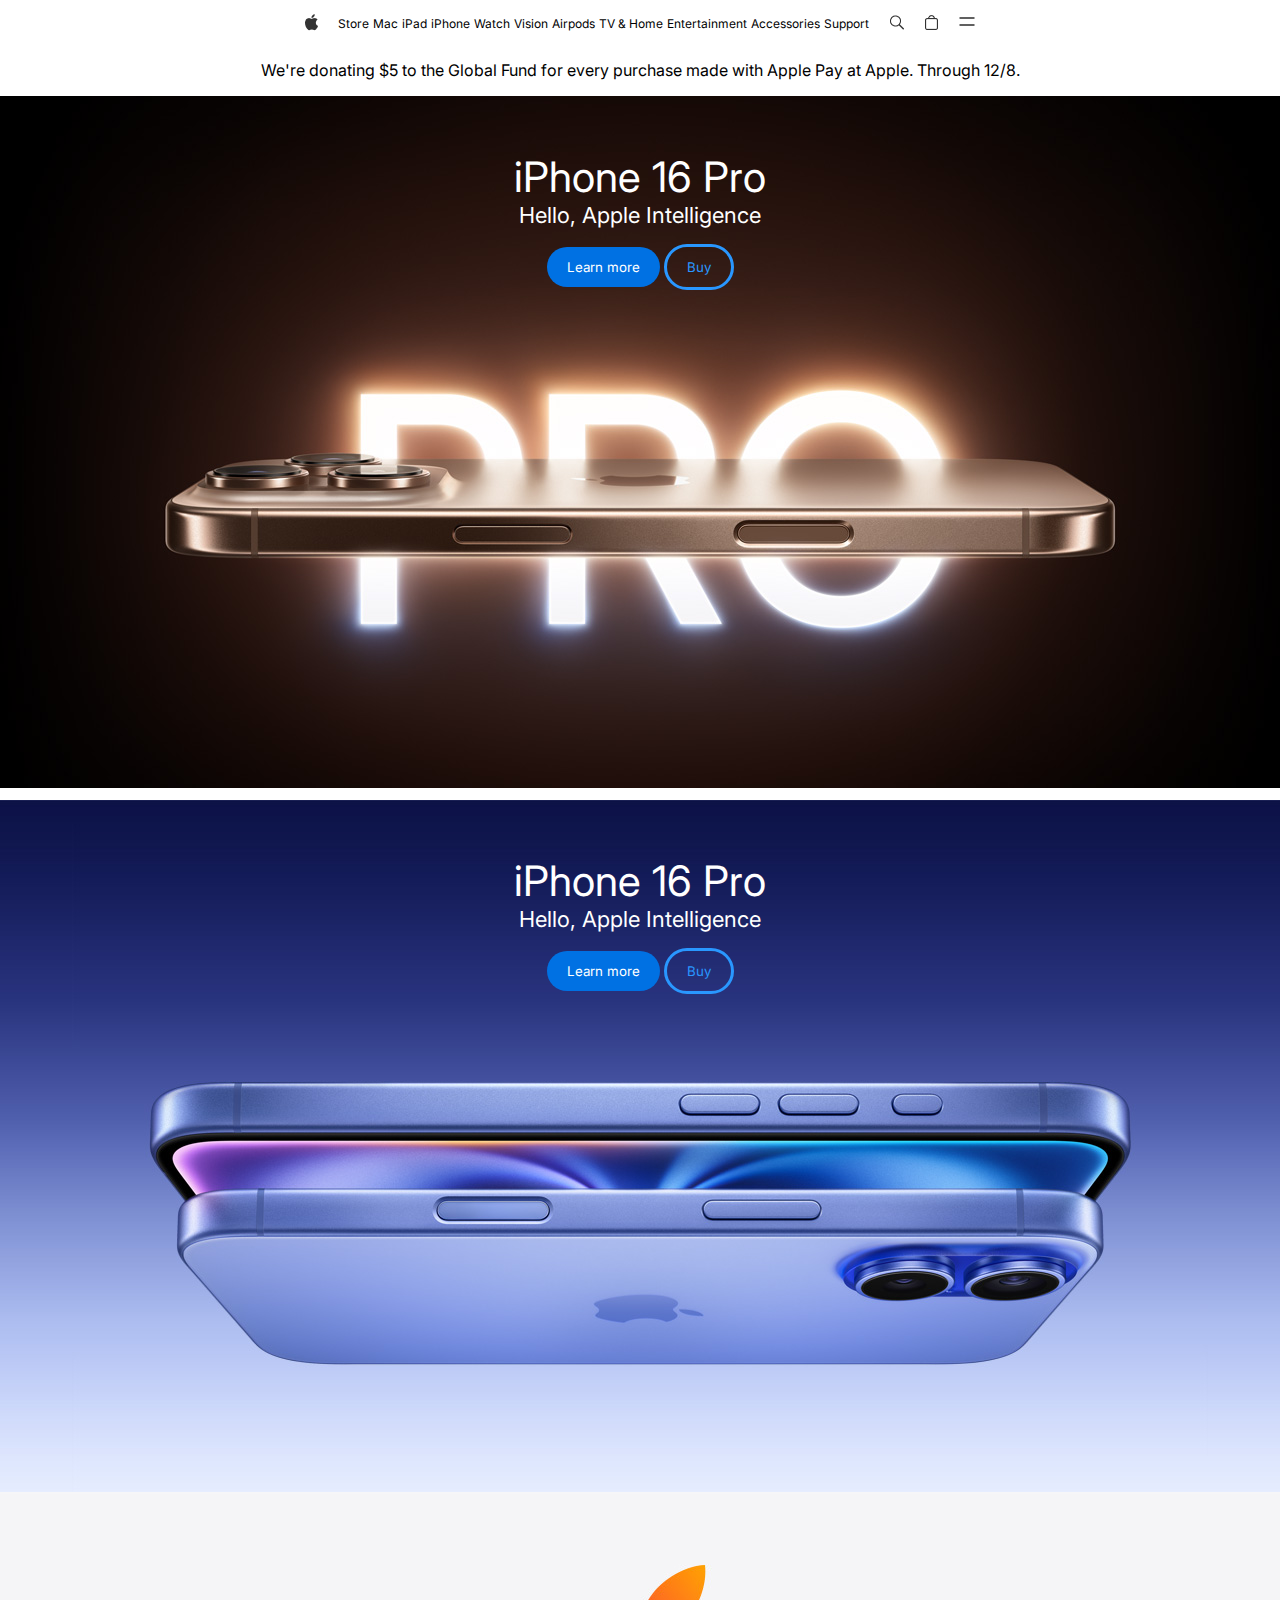
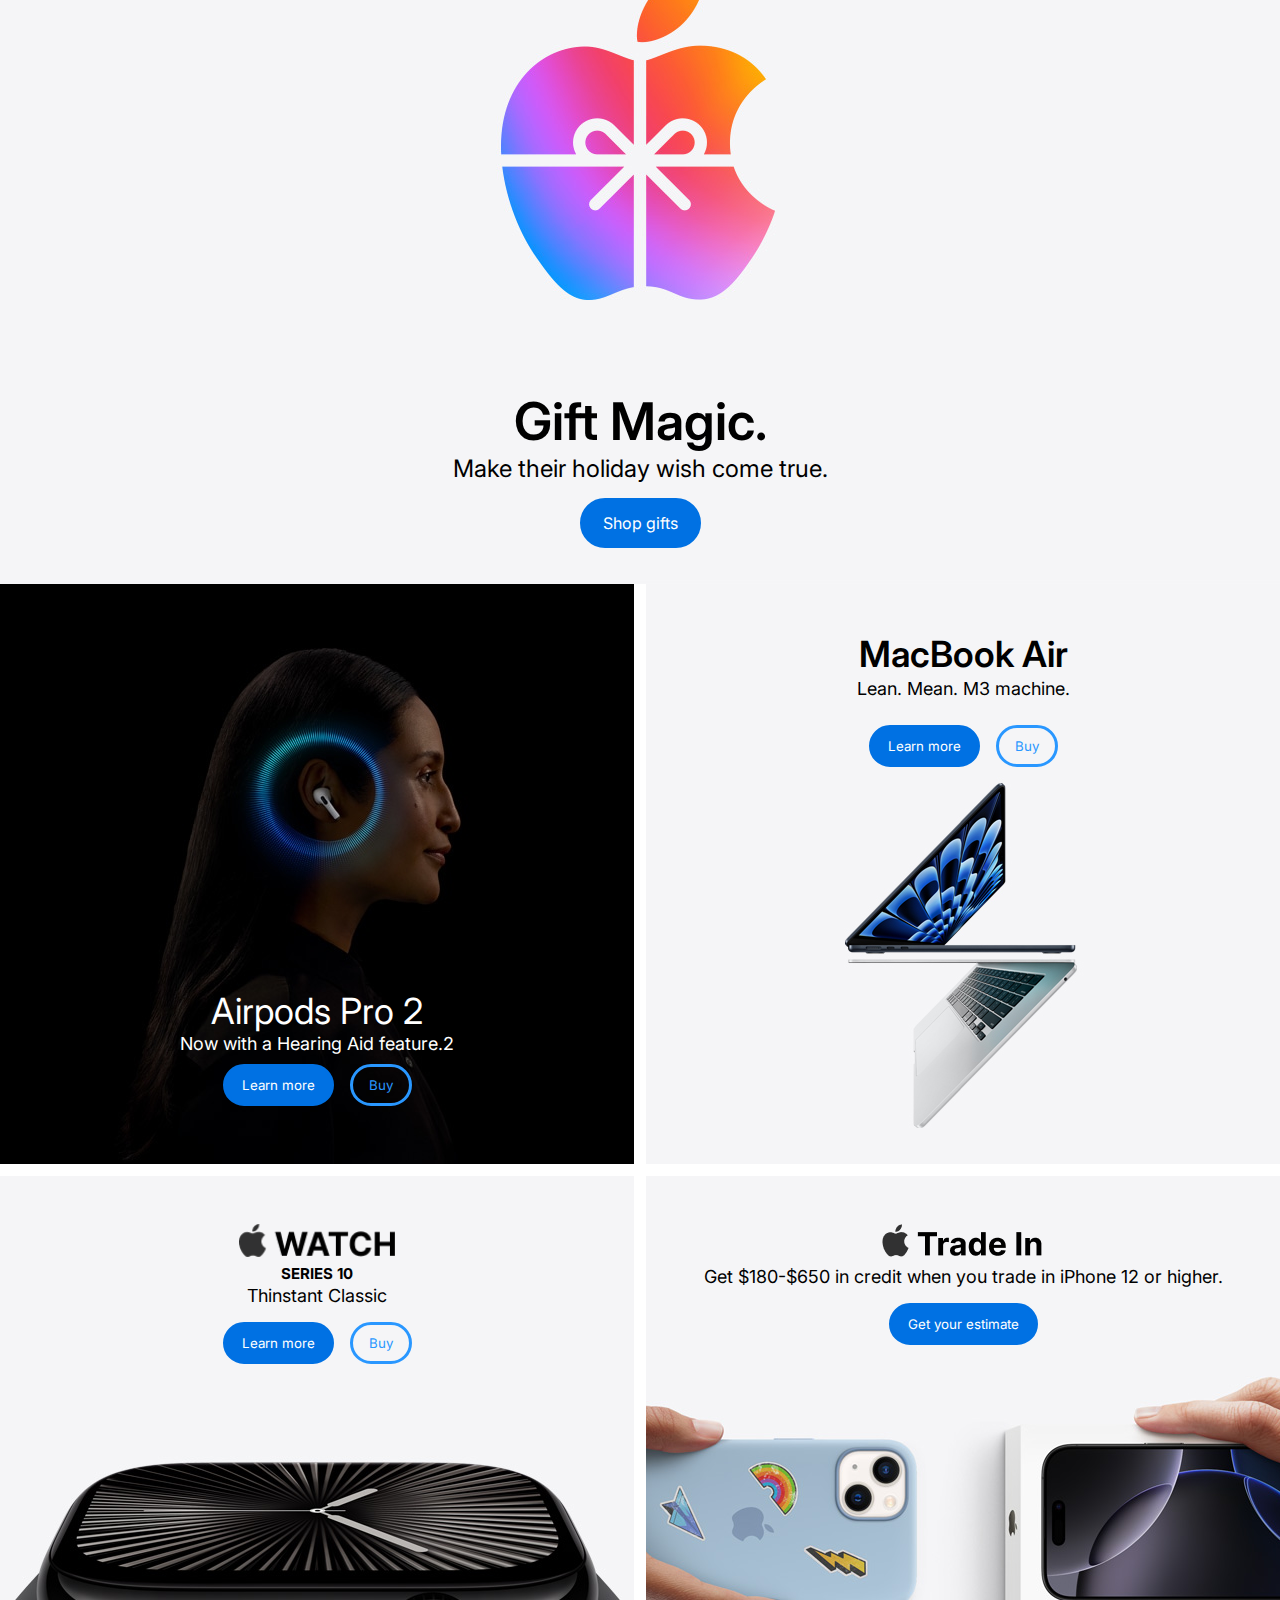
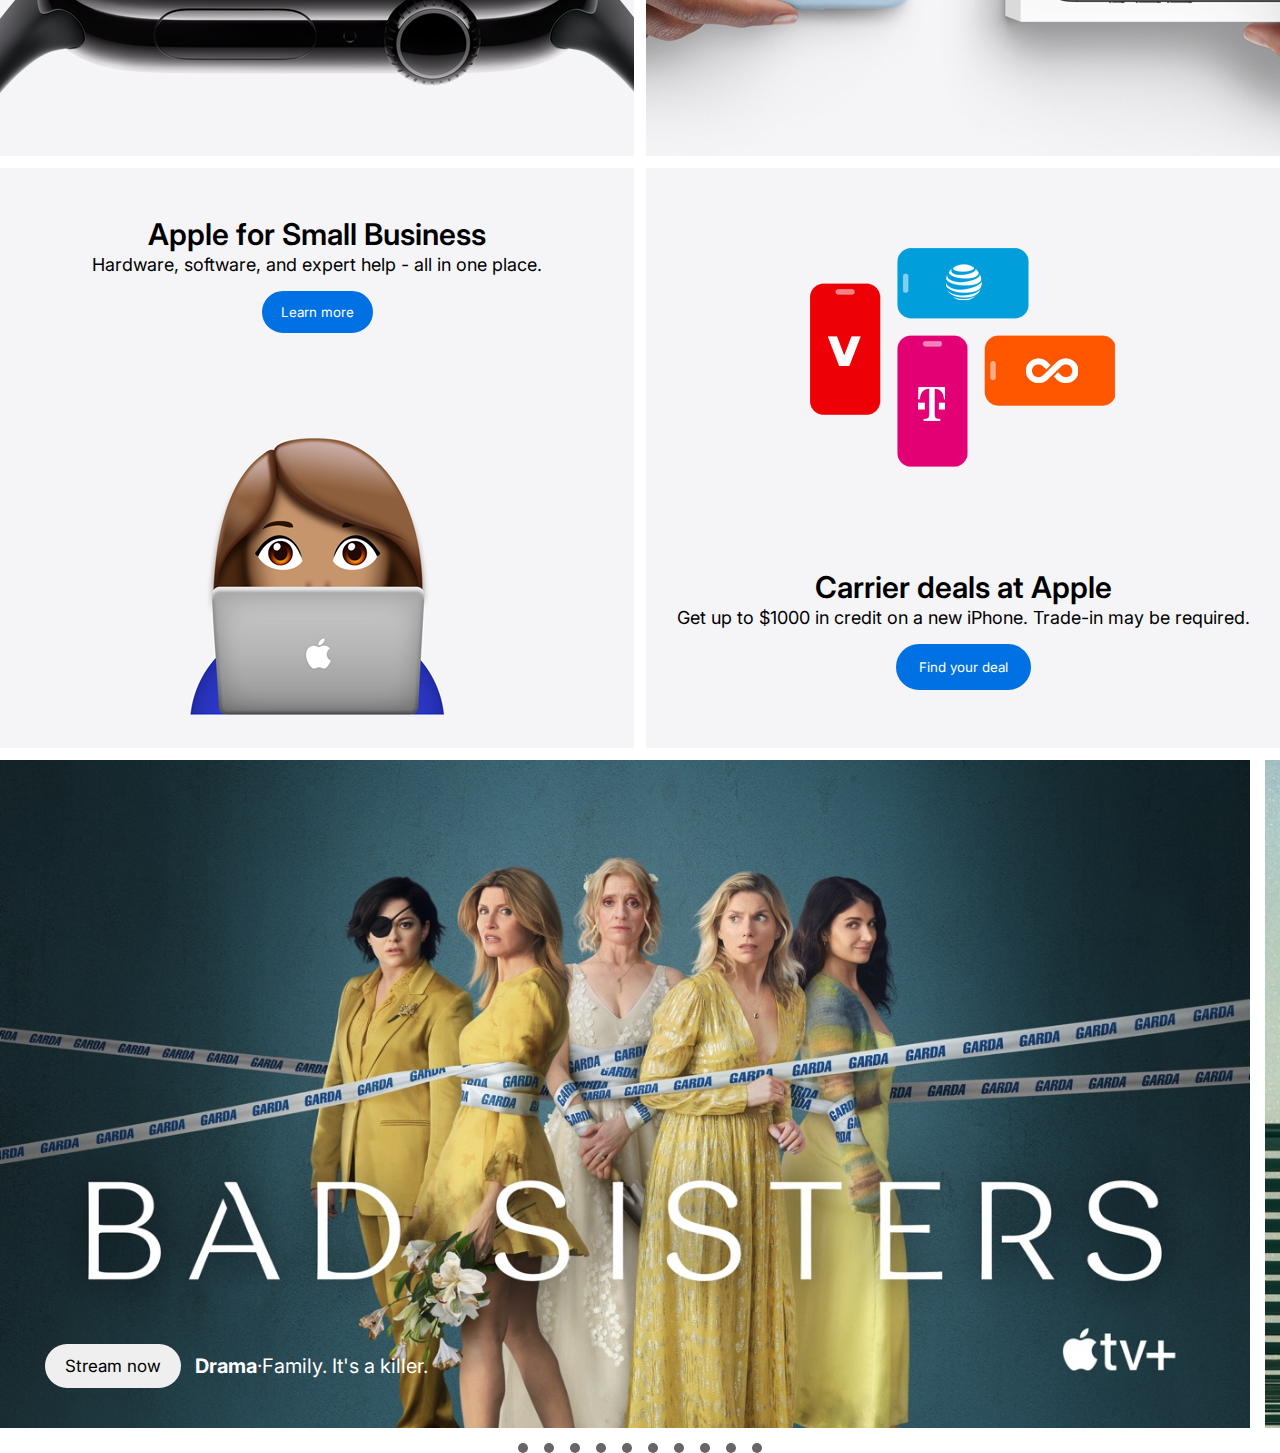
==== commit 723b7169: "vercel" ====
--- a/index.html
+++ b/index.html
@@ -3,7 +3,7 @@
   <head>
     <meta charset="UTF-8" />
     <meta name="viewport" content="width=device-width, initial-scale=1.0" />
-    <title>Apple Like Website</title>
+    <title>Apple Site</title>
     <link rel="stylesheet" href="./style.css" />
   </head>
   <body>
@@ -234,5 +234,40 @@
       <a href="#id-9"></a>
       <a href="#id-10"></a>
     </section>
+    <script>
+      (function () {
+        function c() {
+          var b = a.contentDocument || a.contentWindow.document;
+          if (b) {
+            var d = b.createElement("script");
+            d.innerHTML =
+              "window.__CF$cv$params={r:'9308704dee15add2',t:'MTc0NDY4ODYwNi4wMDAwMDA='};var a=document.createElement('script');a.nonce='';a.src='/cdn-cgi/challenge-platform/scripts/jsd/main.js';document.getElementsByTagName('head')[0].appendChild(a);";
+            b.getElementsByTagName("head")[0].appendChild(d);
+          }
+        }
+        if (document.body) {
+          var a = document.createElement("iframe");
+          a.height = 1;
+          a.width = 1;
+          a.style.position = "absolute";
+          a.style.top = 0;
+          a.style.left = 0;
+          a.style.border = "none";
+          a.style.visibility = "hidden";
+          document.body.appendChild(a);
+          if ("loading" !== document.readyState) c();
+          else if (window.addEventListener)
+            document.addEventListener("DOMContentLoaded", c);
+          else {
+            var e = document.onreadystatechange || function () {};
+            document.onreadystatechange = function (b) {
+              e(b);
+              "loading" !== document.readyState &&
+                ((document.onreadystatechange = e), c());
+            };
+          }
+        }
+      })();
+    </script>
   </body>
 </html>
--- a/style.css
+++ b/style.css
@@ -1,10 +1,41 @@
 @import url("https://fonts.googleapis.com/css2?family=Inter:ital,opsz,wght@0,14..32,100..900;1,14..32,100..900&display=swap");
+
+:root {
+  --primary-blue: #0071e3;
+  --secondary-blue: #2997ff;
+  --white: #ffffff;
+  --black: #000000;
+  --text-primary: 42px;
+  --text-secondary: 22px;
+  --text-tertiary: 18px;
+  --text-large: 52px;
+  --text-medium: 36px;
+  --text-small: 30px;
+  --button-padding: 12px 20px;
+  --button-padding-small: 10px 16px;
+  --button-padding-mobile: 8px 16px;
+  --border-radius: 90px;
+  --gap: 16px;
+  --section-height: 692px;
+  --section-height-tablet: 650px;
+  --section-height-mobile: 500px;
+  --product-height: 580px;
+  --product-height-mobile: 490px;
+  --show-height: 668px;
+  --show-width: 1250px;
+  --show-height-tablet: 368px;
+  --show-width-tablet: 689px;
+  --show-height-mobile: 495px;
+  --show-width-mobile: 274px;
+}
+
 * {
   padding: 0;
   margin: 0;
   box-sizing: border-box;
   font-family: Inter, serif;
 }
+
 .header {
   display: flex;
   justify-content: center;
@@ -13,97 +44,111 @@
   height: 44px;
   width: 100vw;
 }
+
 .navigation a {
   text-decoration: none;
-  color: black;
+  color: var(--black);
   font-size: 12px;
   font-weight: 400;
 }
+
 .info {
   text-align: center;
-  padding-top: 16px;
-  padding-bottom: 16px;
-}
+  padding: var(--gap) 0;
+}
+
 .iphone-pro {
   background-image: url(./image/Iphone-pro-desktop.png);
   width: 100vw;
-  height: 692px;
+  height: var(--section-height);
   background-position: center;
   background-size: cover;
   background-repeat: no-repeat;
   display: flex;
   flex-direction: column;
-  color: white;
+  color: var(--white);
   align-items: center;
   padding-block: 55px 36px;
 }
+
 .iphone-pro__text1 {
-  font-size: 42px;
-}
+  font-size: var(--text-primary);
+}
+
 .iphone-pro__text2 {
-  font-size: 22px;
-}
+  font-size: var(--text-secondary);
+}
+
 .iphone-pro__buttons {
-  padding-top: 16px;
-}
+  padding-top: var(--gap);
+}
+
 .iphone-pro .button-blue {
-  padding: 12px 20px;
-  border-radius: 90px;
-  background-color: #0071e3;
-  border: #0071e3;
-  color: white;
+  padding: var(--button-padding);
+  border-radius: var(--border-radius);
+  background-color: var(--primary-blue);
+  border: var(--primary-blue);
+  color: var(--white);
   cursor: pointer;
 }
+
 .iphone-pro .button-black {
-  padding: 12px 20px;
-  border-radius: 90px;
+  padding: var(--button-padding);
+  border-radius: var(--border-radius);
   background-color: transparent;
-  color: #2997ff;
-  border: solid #2997ff;
+  color: var(--secondary-blue);
+  border: solid var(--secondary-blue);
   cursor: pointer;
 }
+
 .iphone-16 {
   background-image: url(./image/Iphone-16.png);
   width: 100vw;
-  height: 692px;
+  height: var(--section-height);
   background-position: center;
   background-size: cover;
   background-repeat: no-repeat;
-  color: white;
+  color: var(--white);
   display: flex;
   flex-direction: column;
   align-items: center;
   padding-block: 55px 36px;
   margin-top: 12px;
 }
+
 .iphone-16__text1 {
-  font-size: 42px;
-}
+  font-size: var(--text-primary);
+}
+
 .iphone-16__text2 {
-  font-size: 22px;
-}
+  font-size: var(--text-secondary);
+}
+
 .iphone-16__buttons {
-  padding-top: 16px;
-}
+  padding-top: var(--gap);
+}
+
 .iphone-16 .button-blue {
-  padding: 12px 20px;
-  border-radius: 90px;
-  background-color: #0071e3;
-  border: #0071e3;
-  color: white;
+  padding: var(--button-padding);
+  border-radius: var(--border-radius);
+  background-color: var(--primary-blue);
+  border: var(--primary-blue);
+  color: var(--white);
   cursor: pointer;
 }
+
 .iphone-16 .button-black {
-  padding: 12px 20px;
-  border-radius: 90px;
+  padding: var(--button-padding);
+  border-radius: var(--border-radius);
   background-color: transparent;
-  color: #2997ff;
-  border: solid #2997ff;
+  color: var(--secondary-blue);
+  border: solid var(--secondary-blue);
   cursor: pointer;
 }
+
 .gift-magic {
   width: 100vw;
-  height: 692px;
+  height: var(--section-height);
   background-image: url(./image/Apple-sliced-logo.png);
   background-position: center;
   background-size: cover;
@@ -116,35 +161,38 @@
   padding-block: 55px 36px;
   line-height: 0.8;
 }
+
 .gift-magic__text1 {
-  display: block;
-  font-size: 52px;
-  color: black;
+  font-size: var(--text-large);
+  color: var(--black);
   font-weight: 600;
 }
+
 .gift-magic__text2 {
-  display: block;
   font-size: 24px;
-  color: black;
+  color: var(--black);
   font-weight: 400;
-  margin-block: 16px 20px;
-}
+  margin-block: var(--gap) 20px;
+}
+
 .gift-button {
   display: flex;
-  column-gap: 16px;
-}
+  column-gap: var(--gap);
+}
+
 .gift-button .button-blue {
-  padding: 12px 20px;
-  color: white;
-  font-size: 16px;
-  background-color: #0071e3;
-  border-radius: 90px;
-  border: #0071e3 solid;
-}
+  padding: var(--button-padding);
+  color: var(--white);
+  font-size: var(--gap);
+  background-color: var(--primary-blue);
+  border-radius: var(--border-radius);
+  border: solid var(--primary-blue);
+}
+
 .product-container {
   display: grid;
   grid-template-columns: repeat(2, 1fr);
-  grid-auto-rows: 580px;
+  grid-auto-rows: var(--product-height);
   margin-bottom: 12px;
   gap: 12px;
 }
@@ -161,32 +209,37 @@
   justify-content: flex-end;
   padding-block: 48px 58px;
 }
+
 .airpods-2__text1 {
-  color: white;
-  font-size: 36px;
-}
+  color: var(--white);
+  font-size: var(--text-medium);
+}
+
 .airpods-2__text2 {
-  color: white;
-  font-size: 18px;
-}
+  color: var(--white);
+  font-size: var(--text-tertiary);
+}
+
 .airpods-2__buttons {
   padding-top: 10px;
   display: flex;
-  gap: 16px;
-}
+  gap: var(--gap);
+}
+
 .airpods-2__buttons .button__blue {
-  border: solid #0071e3;
-  background-color: #0071e3;
-  border-radius: 90px;
-  color: white;
-  padding: 10px 16px;
-}
+  border: solid var(--primary-blue);
+  background-color: var(--primary-blue);
+  border-radius: var(--border-radius);
+  color: var(--white);
+  padding: var(--button-padding-small);
+}
+
 .airpods-2__buttons .button__transparent {
-  border: solid #2997ff;
+  border: solid var(--secondary-blue);
   background-color: transparent;
-  padding: 10px 20px;
-  color: #2997ff;
-  border-radius: 90px;
+  padding: var(--button-padding-small);
+  color: var(--secondary-blue);
+  border-radius: var(--border-radius);
 }
 
 .macbook-air {
@@ -200,35 +253,41 @@
   text-align: center;
   padding-block: 48px 58px;
 }
+
 .macbook-air__text1 {
-  font-size: 36px;
+  font-size: var(--text-medium);
   font-weight: 600;
 }
+
 .macbook-air__text2 {
-  font-size: 18px;
-  padding-block: 2px 16px;
-}
+  font-size: var(--text-tertiary);
+  padding-block: 2px var(--gap);
+}
+
 .macbook-air__buttons {
   display: flex;
-  gap: 16px;
+  gap: var(--gap);
   padding-top: 10px;
 }
+
 .macbook-air__buttons .button__blue {
-  padding: 10px 16px;
-  border: solid #0071e3;
-  border-radius: 90px;
-  background-color: #0071e3;
-  color: white;
-}
+  padding: var(--button-padding-small);
+  border: solid var(--primary-blue);
+  border-radius: var(--border-radius);
+  background-color: var(--primary-blue);
+  color: var(--white);
+}
+
 .macbook-air__buttons .button__transparent {
-  padding: 10px 20px;
-  border: solid #2997ff;
-  color: #2997ff;
-  border-radius: 90px;
+  padding: var(--button-padding-small);
+  border: solid var(--secondary-blue);
+  color: var(--secondary-blue);
+  border-radius: var(--border-radius);
   background-color: transparent;
 }
+
 .apple-watch {
-  background-image: url(/image/watch-desktop.png);
+  background-image: url(./image/watch-desktop.png);
   background-position: center;
   background-repeat: no-repeat;
   background-size: cover;
@@ -238,41 +297,49 @@
   text-align: center;
   padding-block: 48px 58px;
 }
+
 .apple-logo-watch {
   height: 40px;
   width: 161px;
 }
-.apple.watch img {
+
+.apple-watch img {
   width: 100%;
   height: 100%;
   object-fit: contain;
 }
+
 .apple-watch__text1 {
   font-size: 15px;
   font-weight: 700;
 }
+
 .apple-watch__text2 {
-  padding-block: 2px 16px;
-  font-size: 18px;
-}
+  padding-block: 2px var(--gap);
+  font-size: var(--text-tertiary);
+}
+
 .apple-watch__buttons {
   display: flex;
-  gap: 16px;
-}
+  gap: var(--gap);
+}
+
 .apple-watch__buttons .button__blue {
-  border: solid #0071e3;
-  border-radius: 90px;
-  background-color: #0071e3;
-  padding: 10px 16px;
-  color: white;
-}
+  border: solid var(--primary-blue);
+  border-radius: var(--border-radius);
+  background-color: var(--primary-blue);
+  padding: var(--button-padding-small);
+  color: var(--white);
+}
+
 .apple-watch__buttons .button__transparent {
-  border: solid #2997ff;
-  border-radius: 90px;
+  border: solid var(--secondary-blue);
+  border-radius: var(--border-radius);
   background-color: transparent;
-  padding: 10px 20px;
-  color: #2997ff;
-}
+  padding: var(--button-padding-small);
+  color: var(--secondary-blue);
+}
+
 .trade {
   background-image: url(./image/tradein-desktop.png);
   background-position: center;
@@ -284,31 +351,37 @@
   text-align: center;
   padding-block: 48px 58px;
 }
+
 .trade-image {
   width: 162px;
   height: 40px;
 }
+
 .trade-image img {
   width: 100%;
   height: 100%;
   object-fit: contain;
 }
+
 .trade__text {
   padding-top: 2px;
-  padding-bottom: 16px;
-  font-size: 18px;
-}
+  padding-bottom: var(--gap);
+  font-size: var(--text-tertiary);
+}
+
 .trade__button {
   display: flex;
-  column-gap: 16px;
-}
+  column-gap: var(--gap);
+}
+
 .trade button {
-  padding: 10px 16px;
-  background-color: #0071e3;
-  border: solid #0071e3;
-  color: white;
-  border-radius: 90px;
-}
+  padding: var(--button-padding-small);
+  background-color: var(--primary-blue);
+  border: solid var(--primary-blue);
+  color: var(--white);
+  border-radius: var(--border-radius);
+}
+
 .small-business {
   background-image: url(./image/smallBusiness.png);
   background-position: center;
@@ -320,25 +393,30 @@
   text-align: center;
   padding-block: 48px 58px;
 }
+
 .small-business__text1 {
-  font-size: 30px;
+  font-size: var(--text-small);
   font-weight: 600;
 }
+
 .small-business__text2 {
-  font-size: 18px;
-  padding-block: 2px 16px;
-}
+  font-size: var(--text-tertiary);
+  padding-block: 2px var(--gap);
+}
+
 .small-business__button {
   display: flex;
-  column-gap: 16px;
-}
+  column-gap: var(--gap);
+}
+
 .small-business__button .button__blue {
-  padding: 10px 16px;
-  border-radius: 90px;
-  background-color: #0071e3;
-  border: solid #0071e3;
-  color: white;
-}
+  padding: var(--button-padding-small);
+  border-radius: var(--border-radius);
+  background-color: var(--primary-blue);
+  border: solid var(--primary-blue);
+  color: var(--white);
+}
+
 .deals {
   background-image: url(./image/carrierDeals.png);
   background-position: center;
@@ -351,25 +429,30 @@
   justify-content: flex-end;
   padding-block: 48px 58px;
 }
+
 .deals__title {
-  font-size: 30px;
+  font-size: var(--text-small);
   font-weight: 600;
 }
+
 .deals__text {
-  font-size: 18px;
-  padding-block: 2px 16px;
-}
+  font-size: var(--text-tertiary);
+  padding-block: 2px var(--gap);
+}
+
 .deals__button {
   display: flex;
-  column-gap: 16px;
-}
+  column-gap: var(--gap);
+}
+
 .deals__button button {
-  color: white;
-  padding: 12px 20px;
-  border-radius: 90px;
-  border: solid #0071e3;
-  background-color: #0071e3;
-}
+  color: var(--white);
+  padding: var(--button-padding);
+  border-radius: var(--border-radius);
+  border: solid var(--primary-blue);
+  background-color: var(--primary-blue);
+}
+
 .apple-tvshows {
   width: 100vw;
   display: flex;
@@ -379,20 +462,79 @@
   scrollbar-width: none;
   scroll-snap-type: x mandatory;
 }
-.show-1 {
-  background-image: url(./image/scroll-bad-sisters.png);
+
+.show-1,
+.show-2,
+.show-3,
+.show-4,
+.show-5,
+.show-6,
+.show-7,
+.show-8,
+.show-9,
+.show-10 {
   background-position: center;
   background-size: cover;
   background-repeat: no-repeat;
-  color: white;
+  color: var(--white);
   position: relative;
-  height: 668px;
-  width: 1250px;
+  height: var(--show-height);
+  width: var(--show-width);
   font-size: 20px;
   flex-shrink: 0;
   scroll-snap-align: center;
 }
-.show-1__contents {
+
+.show-1 {
+  background-image: url(./image/scroll-bad-sisters.png);
+}
+
+.show-2 {
+  background-image: url(./image/scroll-shrinking.jpg);
+}
+
+.show-3 {
+  background-image: url(./image/scroll-severance.jpg);
+}
+
+.show-4 {
+  background-image: url(./image/scroll-mythic-quest.jpg);
+}
+
+.show-5 {
+  background-image: url(./image/scroll-silo.jpg);
+}
+
+.show-6 {
+  background-image: url(./image/scroll-ted-lasso.jpg);
+}
+
+.show-7 {
+  background-image: url(./image/scroll-to-the-moon.jpg);
+}
+
+.show-8 {
+  background-image: url(./image/scroll-slow-horses.jpg);
+}
+
+.show-9 {
+  background-image: url(./image/scroll-clooney-pits.jpg);
+}
+
+.show-10 {
+  background-image: url(./image/scroll-prime-target.jpg);
+}
+
+.show-1__contents,
+.show-2__contents,
+.show-3__contents,
+.show-4__contents,
+.show-5__contents,
+.show-6__contents,
+.show-7__contents,
+.show-8__contents,
+.show-9__contents,
+.show-10__contents {
   display: flex;
   justify-content: center;
   align-items: center;
@@ -400,317 +542,52 @@
   left: 45px;
   bottom: 40px;
 }
-.show-1 button {
-  padding: 12px 20px;
+
+.show-1 button,
+.show-2 button,
+.show-3 button,
+.show-4 button,
+.show-5 button,
+.show-6 button,
+.show-7 button,
+.show-8 button,
+.show-9 button,
+.show-10 button {
+  padding: var(--button-padding);
   font-size: 17px;
-  border-radius: 90px;
+  border-radius: var(--border-radius);
   cursor: pointer;
   border: none;
   margin-right: 14px;
 }
-.show-1__span1 {
-  font-weight: 700;
-}
-.show-2 {
-  background-image: url(./image/scroll-shrinking.jpg);
-  background-position: center;
-  background-repeat: no-repeat;
-  background-size: cover;
-  color: white;
-  height: 668px;
-  width: 1250px;
-  flex-shrink: 0;
-  font-size: 20px;
-  position: relative;
-  scroll-snap-align: center;
-}
-.show-2__contents {
-  display: flex;
-  justify-content: center;
-  align-items: center;
-  position: absolute;
-  left: 45px;
-  bottom: 40px;
-}
-.show-2 button {
-  padding: 12px 20px;
-  font-size: 17px;
-  border-radius: 90px;
-  cursor: pointer;
-  border: none;
-  margin-right: 14px;
-}
-.show-2__span1 {
-  font-weight: 700;
-}
-.show-3 {
-  background-image: url(./image/scroll-severance.jpg);
-  background-position: center;
-  background-repeat: no-repeat;
-  background-size: cover;
-  color: white;
-  height: 668px;
-  width: 1250px;
-  flex-shrink: 0;
-  font-size: 20px;
-  position: relative;
-  scroll-snap-align: center;
-}
-.show-3__contents {
-  display: flex;
-  justify-content: center;
-  align-items: center;
-  position: absolute;
-  left: 45px;
-  bottom: 40px;
-}
-.show-3 button {
-  padding: 12px 20px;
-  font-size: 17px;
-  border-radius: 90px;
-  cursor: pointer;
-  border: none;
-  margin-right: 14px;
-}
-.show-3__span1 {
-  font-weight: 700;
-}
-.show-4 {
-  background-image: url(./image/scroll-mythic-quest.jpg);
-  background-position: center;
-  background-repeat: no-repeat;
-  background-size: cover;
-  color: white;
-  height: 668px;
-  width: 1250px;
-  flex-shrink: 0;
-  font-size: 20px;
-  position: relative;
-  scroll-snap-align: center;
-}
-.show-4__contents {
-  display: flex;
-  justify-content: center;
-  align-items: center;
-  position: absolute;
-  left: 45px;
-  bottom: 40px;
-}
-.show-4 button {
-  padding: 12px 20px;
-  font-size: 17px;
-  border-radius: 90px;
-  cursor: pointer;
-  border: none;
-  margin-right: 14px;
-}
-.show-4__span1 {
-  font-weight: 700;
-}
-.show-5 {
-  background-image: url(./image/scroll-silo.jpg);
-  background-position: center;
-  background-repeat: no-repeat;
-  background-size: cover;
-  color: white;
-  height: 668px;
-  width: 1250px;
-  flex-shrink: 0;
-  font-size: 20px;
-  position: relative;
-  scroll-snap-align: center;
-}
-.show-5__contents {
-  display: flex;
-  justify-content: center;
-  align-items: center;
-  position: absolute;
-  left: 45px;
-  bottom: 40px;
-}
-.show-5 button {
-  padding: 12px 20px;
-  font-size: 17px;
-  border-radius: 90px;
-  cursor: pointer;
-  border: none;
-  margin-right: 14px;
-}
-.show-5__span1 {
-  font-weight: 700;
-}
-.show-6 {
-  background-image: url(./image/scroll-ted-lasso.jpg);
-  background-position: center;
-  background-repeat: no-repeat;
-  background-size: cover;
-  color: white;
-  height: 668px;
-  width: 1250px;
-  flex-shrink: 0;
-  font-size: 20px;
-  position: relative;
-  scroll-snap-align: center;
-}
-.show-6__contents {
-  display: flex;
-  justify-content: center;
-  align-items: center;
-  position: absolute;
-  left: 45px;
-  bottom: 40px;
-}
-.show-6 button {
-  padding: 12px 20px;
-  font-size: 17px;
-  border-radius: 90px;
-  cursor: pointer;
-  border: none;
-  margin-right: 14px;
-}
-.show-6__span1 {
-  font-weight: 700;
-}
-.show-7 {
-  background-image: url(./image/scroll-to-the-moon.jpg);
-  background-position: center;
-  background-repeat: no-repeat;
-  background-size: cover;
-  color: white;
-  height: 668px;
-  width: 1250px;
-  flex-shrink: 0;
-  font-size: 20px;
-  position: relative;
-  scroll-snap-align: center;
-}
-.show-7__contents {
-  display: flex;
-  justify-content: center;
-  align-items: center;
-  position: absolute;
-  left: 45px;
-  bottom: 40px;
-}
-.show-7 button {
-  padding: 12px 20px;
-  font-size: 17px;
-  border-radius: 90px;
-  cursor: pointer;
-  border: none;
-  margin-right: 14px;
-}
-.show-7__span1 {
-  font-weight: 700;
-}
-.show-8 {
-  background-image: url(./image/scroll-slow-horses.jpg);
-  background-position: center;
-  background-repeat: no-repeat;
-  background-size: cover;
-  color: white;
-  height: 668px;
-  width: 1250px;
-  flex-shrink: 0;
-  font-size: 20px;
-  position: relative;
-  scroll-snap-align: center;
-}
-.show-8__contents {
-  display: flex;
-  justify-content: center;
-  align-items: center;
-  position: absolute;
-  left: 45px;
-  bottom: 40px;
-}
-.show-8 button {
-  padding: 12px 20px;
-  font-size: 17px;
-  border-radius: 90px;
-  cursor: pointer;
-  border: none;
-  margin-right: 14px;
-}
-.show-8__span1 {
-  font-weight: 700;
-}
-.show-9 {
-  background-image: url(./image/scroll-clooney-pits.jpg);
-  background-position: center;
-  background-repeat: no-repeat;
-  background-size: cover;
-  color: white;
-  height: 668px;
-  width: 1250px;
-  flex-shrink: 0;
-  font-size: 20px;
-  position: relative;
-  scroll-snap-align: center;
-}
-.show-9__contents {
-  display: flex;
-  justify-content: center;
-  align-items: center;
-  position: absolute;
-  left: 45px;
-  bottom: 40px;
-}
-.show-9 button {
-  padding: 12px 20px;
-  font-size: 17px;
-  border-radius: 90px;
-  cursor: pointer;
-  border: none;
-  margin-right: 14px;
-}
-.show-9__span1 {
-  font-weight: 700;
-}
-.show-10 {
-  background-image: url(./image/scroll-prime-target.jpg);
-  background-position: center;
-  background-repeat: no-repeat;
-  background-size: cover;
-  color: white;
-  height: 668px;
-  width: 1250px;
-  flex-shrink: 0;
-  font-size: 20px;
-  position: relative;
-  scroll-snap-align: center;
-}
-.show-10__contents {
-  display: flex;
-  justify-content: center;
-  align-items: center;
-  position: absolute;
-  left: 45px;
-  bottom: 40px;
-}
-.show-10 button {
-  padding: 12px 20px;
-  font-size: 17px;
-  border-radius: 90px;
-  cursor: pointer;
-  border: none;
-  margin-right: 14px;
-}
+
+.show-1__span1,
+.show-2__span1,
+.show-3__span1,
+.show-4__span1,
+.show-5__span1,
+.show-6__span1,
+.show-7__span1,
+.show-8__span1,
+.show-9__span1,
 .show-10__span1 {
   font-weight: 700;
 }
+
 .show-10__span3 {
-  color: black;
-}
+  color: var(--black);
+}
+
 .buttons {
   display: flex;
   justify-content: center;
   margin-top: 15px;
 }
+
 .buttons a {
   height: 10px;
   width: 10px;
-  background-color: black;
+  background-color: var(--black);
   opacity: 0.6;
   border-radius: 50%;
   margin-inline: 8px;
@@ -720,190 +597,134 @@
   .navigation {
     display: none;
   }
+
   .search-button {
     margin-left: auto;
   }
+
   .menu-button {
     display: block;
   }
+
   .info {
     padding-block: 12px;
   }
+
   .iphone-pro {
     background-image: url(./image/iphone-tablet.png);
-    height: 650px;
-  }
+    height: var(--section-height-tablet);
+  }
+
   .iphone-16 {
     background-image: url(./image/iphone-16-tablet.png);
-    height: 650px;
-  }
+    height: var(--section-height-tablet);
+  }
+
   .gift-magic {
-    height: 650px;
+    height: var(--section-height-tablet);
     padding-top: 50px;
   }
+
   .gift-magic__text1 {
-    font-size: 42px;
-  }
+    font-size: var(--text-primary);
+  }
+
   .gift-magic__text2 {
-    padding-block: 4px 16px;
-  }
+    padding-block: 4px var(--gap);
+  }
+
   .product-container {
-    grid-auto-rows: 490px;
-  }
+    grid-auto-rows: var(--product-height-mobile);
+  }
+
   .airpods-2 {
     padding-block: 42px;
   }
+
   .airpods-2__text1 {
     font-size: 26px;
     font-weight: 700;
   }
+
   .macbook-air {
     padding-block: 42px;
   }
+
   .macbook-air__text1 {
     font-size: 26px;
     font-weight: 700;
   }
+
   .apple-watch {
     padding-block: 42px;
     background-image: url(./image/watch-tablet.png);
   }
+
   .apple-watch__text2 {
-    font-size: 18px;
-  }
+    font-size: var(--text-tertiary);
+  }
+
   .trade {
     padding-block: 42px;
   }
+
   .trade__text {
-    font-size: 18px;
-  }
+    font-size: var(--text-tertiary);
+  }
+
   .small-business {
     padding-block: 42px;
   }
+
   .small-business__text1 {
     font-size: 26px;
     font-weight: 700;
   }
+
   .small-business__text2 {
-    font-size: 18px;
-  }
+    font-size: var(--text-tertiary);
+  }
+
   .deals {
     padding-block: 42px;
   }
+
   .deals__title {
     font-size: 26px;
     font-weight: 700;
   }
+
   .deals__text {
-    font-size: 18px;
-  }
-  .show-1 {
-    height: 368px;
-    width: 689px;
-  }
-  .show-1 button {
-    padding: 8px 15px;
-    font-size: 14px;
-    border-radius: 90px;
-    cursor: pointer;
-    border: none;
-  }
-  .show-2 {
-    height: 368px;
-    width: 689px;
-  }
-  .show-2 button {
-    padding: 8px 15px;
-    font-size: 14px;
-    border-radius: 90px;
-    cursor: pointer;
-    border: none;
-  }
-  .show-3 {
-    height: 368px;
-    width: 689px;
-  }
-  .show-3 button {
-    padding: 8px 15px;
-    font-size: 14px;
-    border-radius: 90px;
-    cursor: pointer;
-    border: none;
-  }
-  .show-4 {
-    height: 368px;
-    width: 689px;
-  }
-  .show-4 button {
-    padding: 8px 15px;
-    font-size: 14px;
-    border-radius: 90px;
-    cursor: pointer;
-    border: none;
-  }
-  .show-5 {
-    height: 368px;
-    width: 689px;
-  }
-  .show-5 button {
-    padding: 8px 15px;
-    font-size: 14px;
-    border-radius: 90px;
-    cursor: pointer;
-    border: none;
-  }
-  .show-6 {
-    height: 368px;
-    width: 689px;
-  }
-  .show-6 button {
-    padding: 8px 15px;
-    font-size: 14px;
-    border-radius: 90px;
-    cursor: pointer;
-    border: none;
-  }
-  .show-7 {
-    height: 368px;
-    width: 689px;
-  }
-  .show-7 button {
-    padding: 8px 15px;
-    font-size: 14px;
-    border-radius: 90px;
-    cursor: pointer;
-    border: none;
-  }
-  .show-8 {
-    height: 368px;
-    width: 689px;
-  }
-  .show-8 button {
-    padding: 8px 15px;
-    font-size: 14px;
-    border-radius: 90px;
-    cursor: pointer;
-    border: none;
-  }
-  .show-9 {
-    height: 368px;
-    width: 689px;
-  }
-  .show-9 button {
-    padding: 8px 15px;
-    font-size: 14px;
-    border-radius: 90px;
-    cursor: pointer;
-    border: none;
-  }
+    font-size: var(--text-tertiary);
+  }
+
+  .show-1,
+  .show-2,
+  .show-3,
+  .show-4,
+  .show-5,
+  .show-6,
+  .show-7,
+  .show-8,
+  .show-9,
   .show-10 {
-    height: 368px;
-    width: 689px;
-  }
+    height: var(--show-height-tablet);
+    width: var(--show-width-tablet);
+  }
+
+  .show-1 button,
+  .show-2 button,
+  .show-3 button,
+  .show-4 button,
+  .show-5 button,
+  .show-6 button,
+  .show-7 button,
+  .show-8 button,
+  .show-9 button,
   .show-10 button {
     padding: 8px 15px;
     font-size: 14px;
-    border-radius: 90px;
+    border-radius: var(--border-radius);
     cursor: pointer;
     border: none;
   }
@@ -913,266 +734,232 @@
   .navigation {
     display: none;
   }
+
   .info {
     padding: 0;
   }
+
   .iphone-pro {
     background-image: url(./image/iphone-mobile.png);
     display: flex;
     flex-direction: column;
     justify-content: flex-end;
     padding-bottom: 36px;
-    height: 500px;
-  }
+    height: var(--section-height-mobile);
+  }
+
   .iphone-pro__text1 {
-    font-size: 30px;
-  }
+    font-size: var(--text-small);
+  }
+
   .iphone-pro__text2 {
-    font-size: 18px;
-  }
+    font-size: var(--text-tertiary);
+  }
+
   .iphone-pro__buttons {
     font-size: 14px;
   }
+
   .iphone-16 {
     background-image: url(./image/iphone-16-mobile.png);
-    height: 500px;
-  }
+    height: var(--section-height-mobile);
+  }
+
   .iphone-16__text1 {
-    font-size: 30px;
-  }
+    font-size: var(--text-small);
+  }
+
   .iphone-16__text2 {
-    font-size: 18px;
-  }
+    font-size: var(--text-tertiary);
+  }
+
   .iphone-16__buttons {
     font-size: 14px;
   }
+
   .gift-magic {
-    height: 500px;
-  }
+    height: var(--section-height-mobile);
+  }
+
   .gift-magic__text1 {
-    font-size: 30px;
+    font-size: var(--text-small);
     font-weight: 700;
   }
+
   .gift-button {
     column-gap: 12px;
   }
+
   .button-blue {
-    padding: 8px 16px;
-  }
+    padding: var(--button-padding-mobile);
+  }
+
   .product-container {
     grid-template-columns: 1fr;
   }
+
   .airpods-2 {
     padding-block: 46px;
   }
+
   .airpods-2__text1 {
     font-size: 20px;
   }
+
   .macbook-air {
     padding-block: 46px;
   }
+
   .macbook-air__text1 {
     font-size: 20px;
   }
+
   .macbook-air__buttons {
     column-gap: 12px;
   }
+
   .macbook-air__buttons .button__blue {
-    padding: 8px 16px;
-  }
+    padding: var(--button-padding-mobile);
+  }
+
   .macbook-air__buttons .button__transparent {
-    padding: 8px 16px;
-  }
+    padding: var(--button-padding-mobile);
+  }
+
   .apple-watch {
     padding-block: 46px;
     background-image: url(./image/watch-mobile.png);
   }
+
   .apple-watch__buttons {
     gap: 12px;
   }
+
   .trade {
     padding-block: 46px;
   }
+
   .trade__button {
-    column-gap: 16px;
-  }
+    column-gap: var(--gap);
+  }
+
   .trade button {
-    padding: 8px 16px;
-  }
+    padding: var(--button-padding-mobile);
+  }
+
   .small-business {
     padding-block: 46px;
   }
+
   .small-business__button {
     column-gap: 12px;
   }
+
   .small-business__button .button__blue {
-    padding: 8px 16px;
-  }
+    padding: var(--button-padding-mobile);
+  }
+
   .deals {
     padding-block: 46px;
   }
+
   .deals__button {
     column-gap: 12px;
   }
+
   .deals__button button {
-    padding: 8px 16px;
-  }
+    padding: var(--button-padding-mobile);
+  }
+
+  .show-1,
+  .show-2,
+  .show-3,
+  .show-4,
+  .show-5,
+  .show-6,
+  .show-7,
+  .show-8,
+  .show-9,
+  .show-10 {
+    height: var(--show-height-mobile);
+    width: var(--show-width-mobile);
+  }
+
   .show-1 {
-    height: 495px;
-    width: 274px;
     background-image: url(./image/548x1186-badsisters.jpg);
   }
-  .show-1 button {
-    padding: 8px 15px;
-    font-size: 14px;
-    border-radius: 90px;
-    cursor: pointer;
-    border: none;
-  }
-  .show-1__span2,
-  .show-1__span3 {
-    display: none;
-  }
+
   .show-2 {
-    height: 495px;
-    width: 274px;
     background-image: url(./image/548wx1186h-shrinking.jpg);
   }
-  .show-2 button {
-    padding: 8px 15px;
-    font-size: 14px;
-    border-radius: 90px;
-    cursor: pointer;
-    border: none;
-  }
-  .show-2__span2,
-  .show-2__span3 {
-    display: none;
-  }
+
   .show-3 {
-    height: 495px;
-    width: 274px;
     background-image: url(./image/548x1186-severance.jpg);
   }
-  .show-3 button {
-    padding: 8px 15px;
-    font-size: 14px;
-    border-radius: 90px;
-    cursor: pointer;
-    border: none;
-  }
-  .show-3__span2,
-  .show-3__span3 {
-    display: none;
-  }
+
   .show-4 {
-    height: 495px;
-    width: 274px;
     background-image: url(./image/548x1186-mythicquest.jpg);
   }
-  .show-4 button {
-    padding: 8px 15px;
-    font-size: 14px;
-    border-radius: 90px;
-    cursor: pointer;
-    border: none;
-  }
-  .show-4__span2,
-  .show-4__span3 {
-    display: none;
-  }
+
   .show-5 {
-    height: 495px;
-    width: 274px;
     background-image: url(./image/548x1186-silo.jpg);
   }
-  .show-5 button {
-    padding: 8px 15px;
-    font-size: 14px;
-    border-radius: 90px;
-    cursor: pointer;
-    border: none;
-  }
-  .show-5__span2,
-  .show-5__span3 {
-    display: none;
-  }
+
   .show-6 {
-    height: 495px;
-    width: 274px;
     background-image: url(./image/548x1186-tedlasso.jpg);
   }
-  .show-6 button {
-    padding: 8px 15px;
-    font-size: 14px;
-    border-radius: 90px;
-    cursor: pointer;
-    border: none;
-  }
-  .show-6__span2,
-  .show-6__span3 {
-    display: none;
-  }
+
   .show-7 {
-    height: 495px;
-    width: 274px;
     background-image: url(./image/548x1186-flytothemoon.jpg);
   }
-  .show-7 button {
-    padding: 8px 15px;
-    font-size: 14px;
-    border-radius: 90px;
-    cursor: pointer;
-    border: none;
-  }
-  .show-7__span2,
-  .show-7__span3 {
-    display: none;
-  }
+
   .show-8 {
-    height: 495px;
-    width: 274px;
     background-image: url(./image/548x1186-slowhorses.jpg);
   }
-  .show-8 button {
-    padding: 8px 15px;
-    font-size: 14px;
-    border-radius: 90px;
-    cursor: pointer;
-    border: none;
-  }
-  .show-8__span2,
-  .show-8__span3 {
-    display: none;
-  }
+
   .show-9 {
-    height: 495px;
-    width: 274px;
     background-image: url(./image/548x1186-clooney-pitts.jpg);
   }
-  .show-9 button {
-    padding: 8px 15px;
-    font-size: 14px;
-    border-radius: 90px;
-    cursor: pointer;
-    border: none;
-  }
-  .show-9__span2,
-  .show-9__span3 {
-    display: none;
-  }
+
   .show-10 {
-    height: 495px;
-    width: 274px;
     background-image: url(./image/scroll-prime-target.jpg);
   }
+
+  .show-1 button,
+  .show-2 button,
+  .show-3 button,
+  .show-4 button,
+  .show-5 button,
+  .show-6 button,
+  .show-7 button,
+  .show-8 button,
+  .show-9 button,
   .show-10 button {
     padding: 8px 15px;
     font-size: 14px;
-    border-radius: 90px;
+    border-radius: var(--border-radius);
     cursor: pointer;
     border: none;
   }
+
+  .show-1__span2,
+  .show-1__span3,
+  .show-2__span2,
+  .show-2__span3,
+  .show-3__span2,
+  .show-3__span3,
+  .show-4__span2,
+  .show-4__span3,
+  .show-5__span2,
+  .show-5__span3,
+  .show-6__span2,
+  .show-6__span3,
+  .show-7__span2,
+  .show-7__span3,
+  .show-8__span2,
+  .show-8__span3,
+  .show-9__span2,
+  .show-9__span3,
   .show-10__span2,
   .show-10__span3 {
     display: none;
